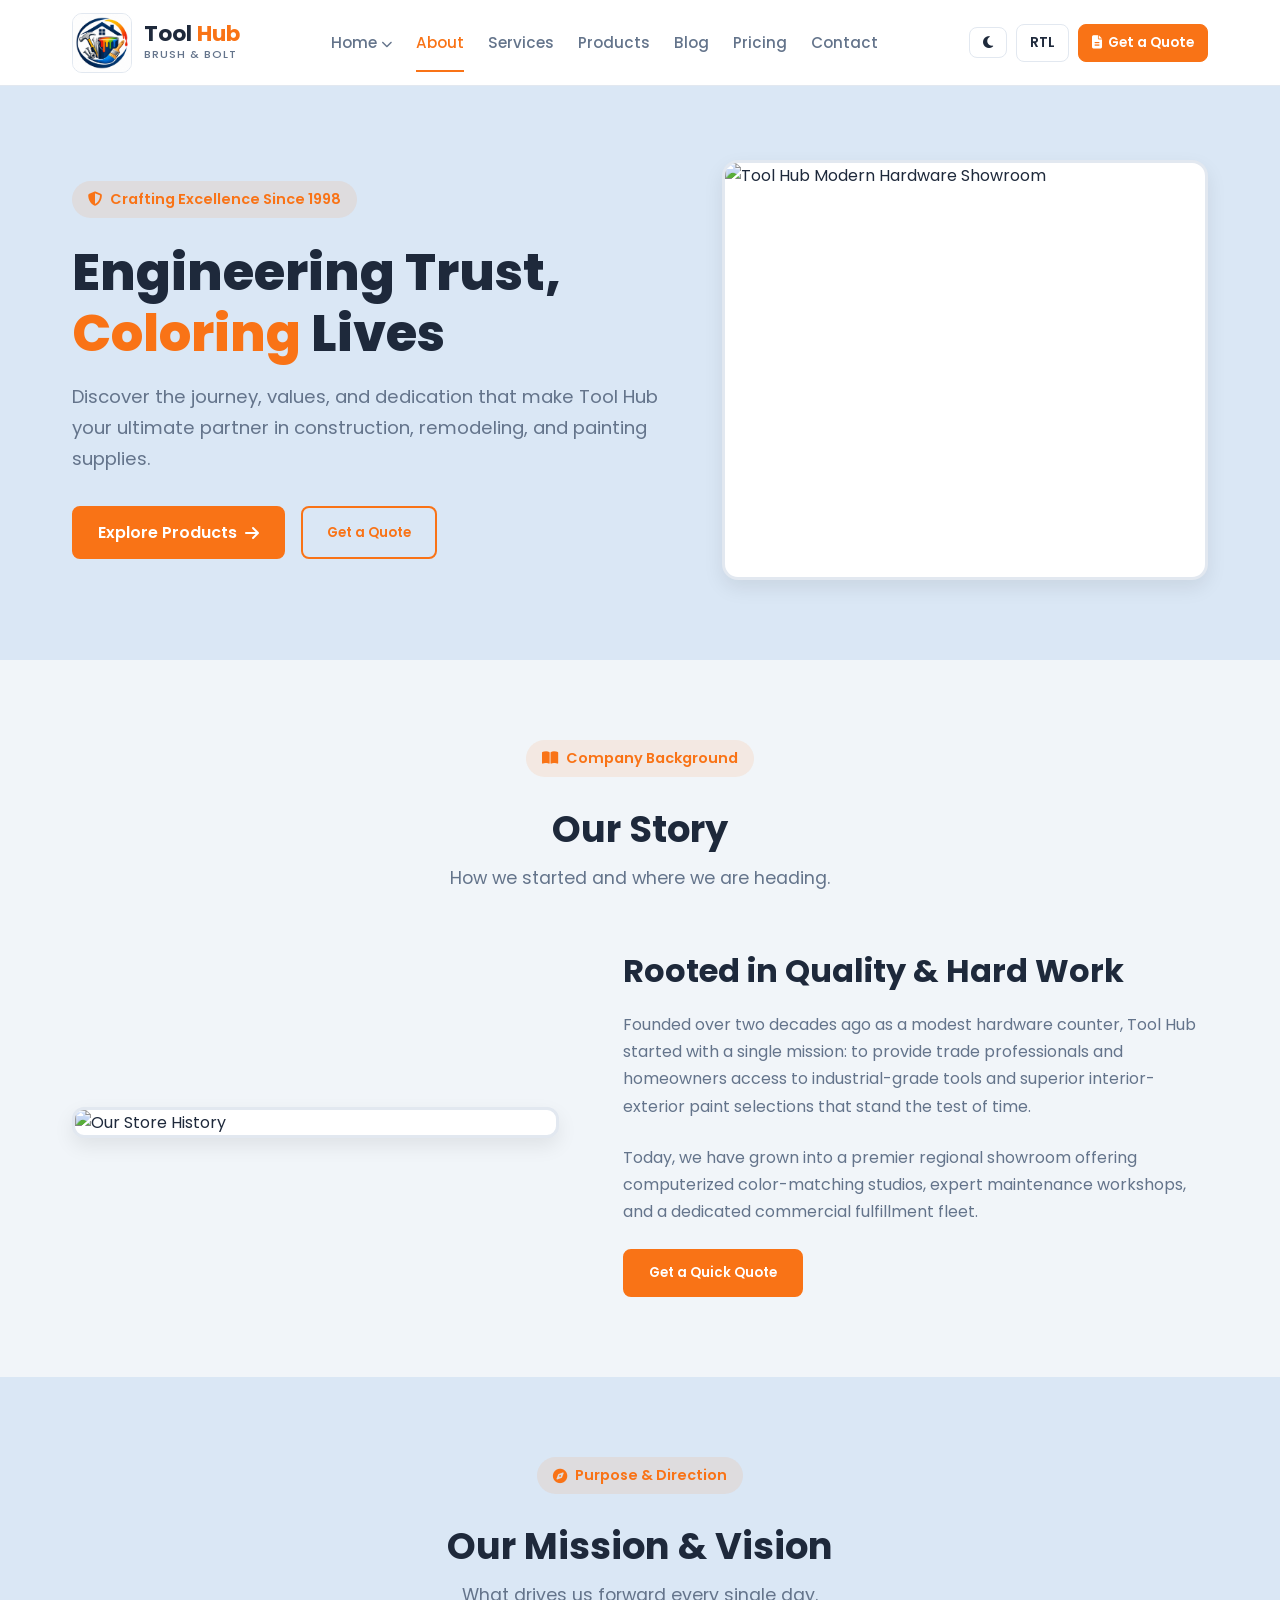
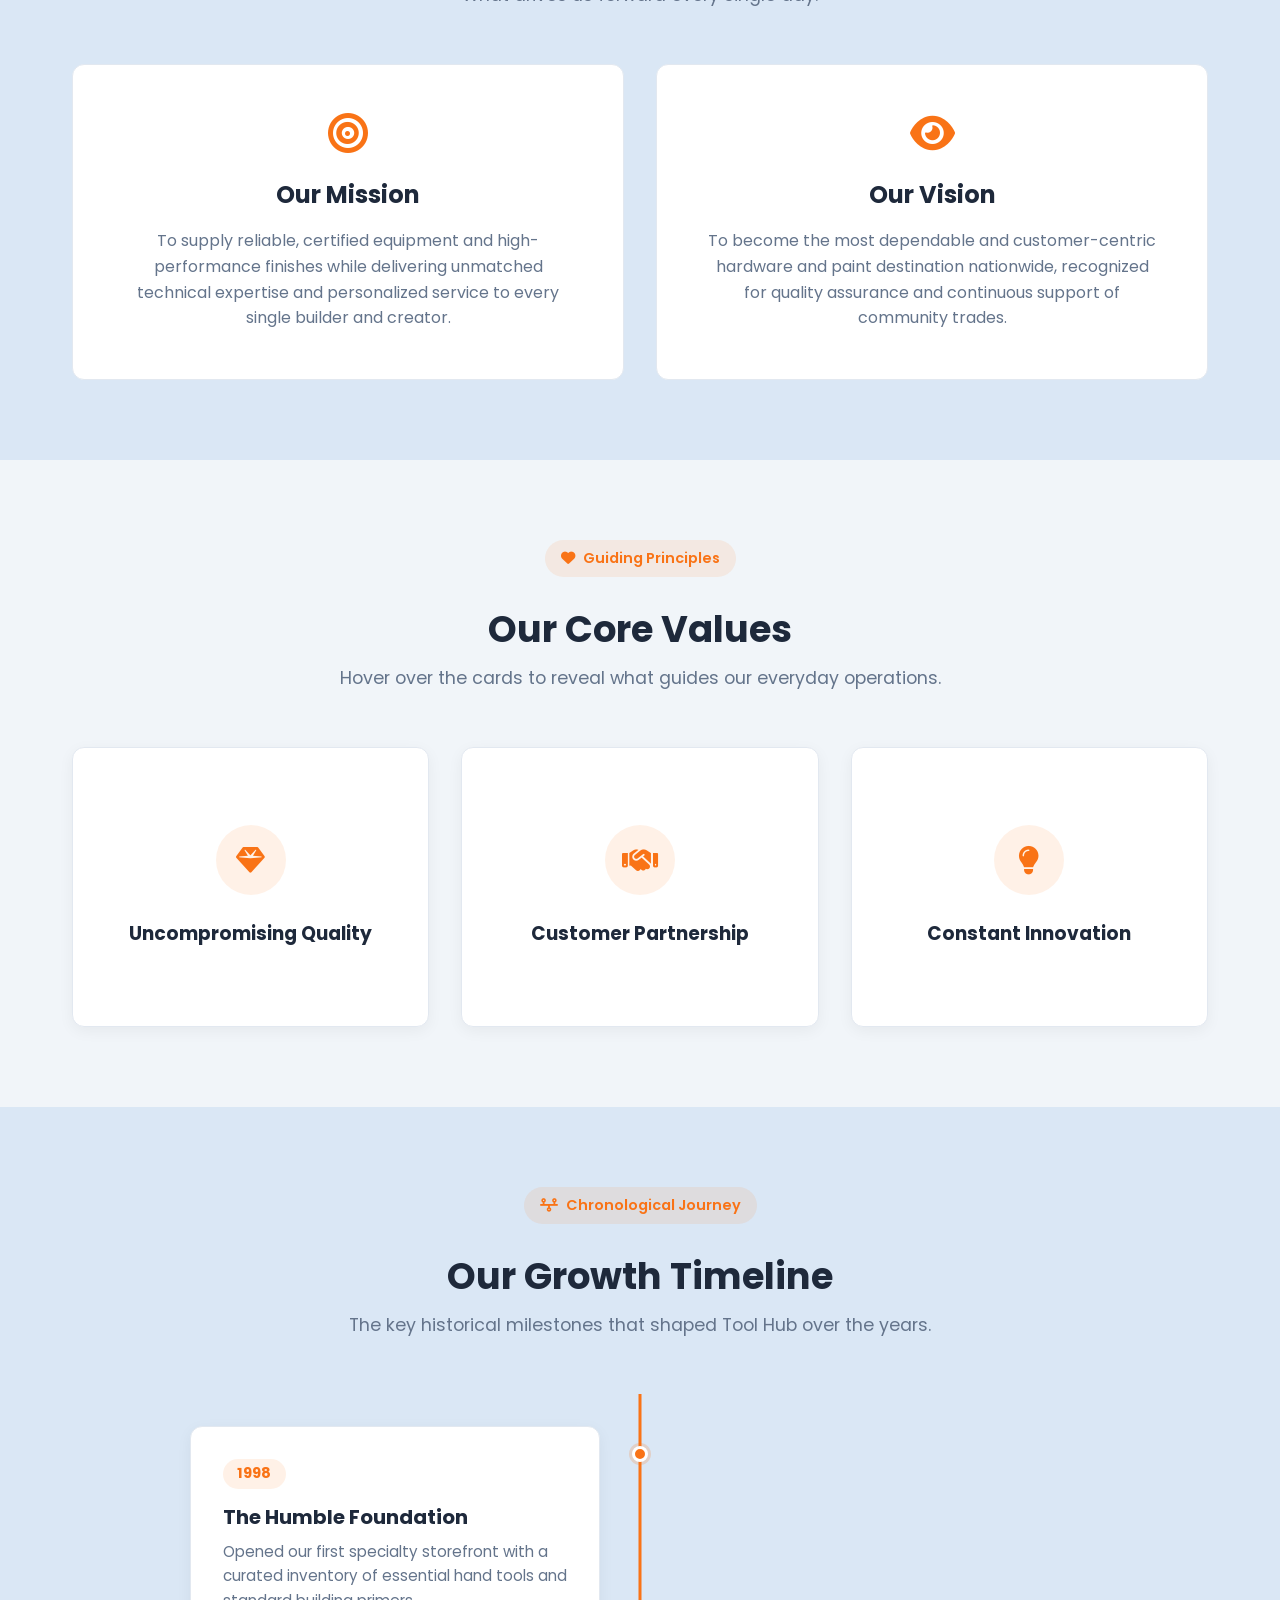
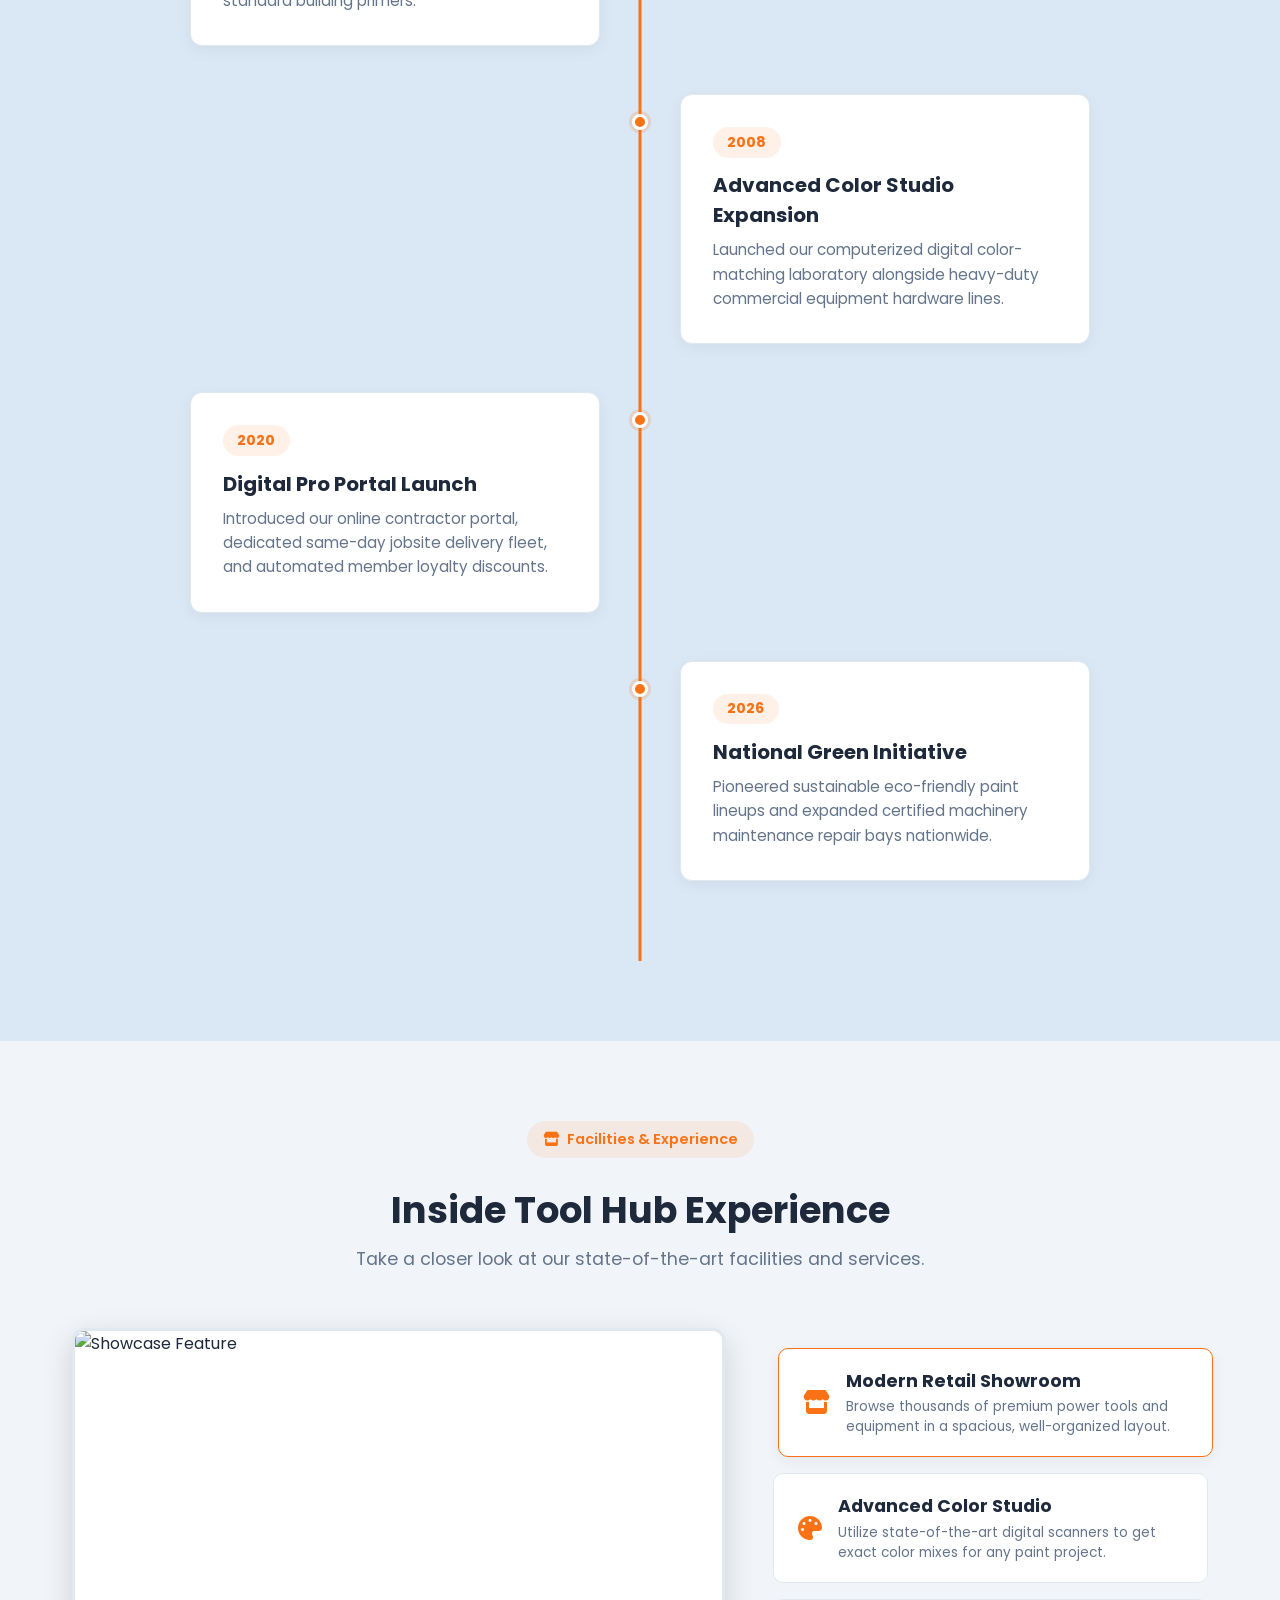
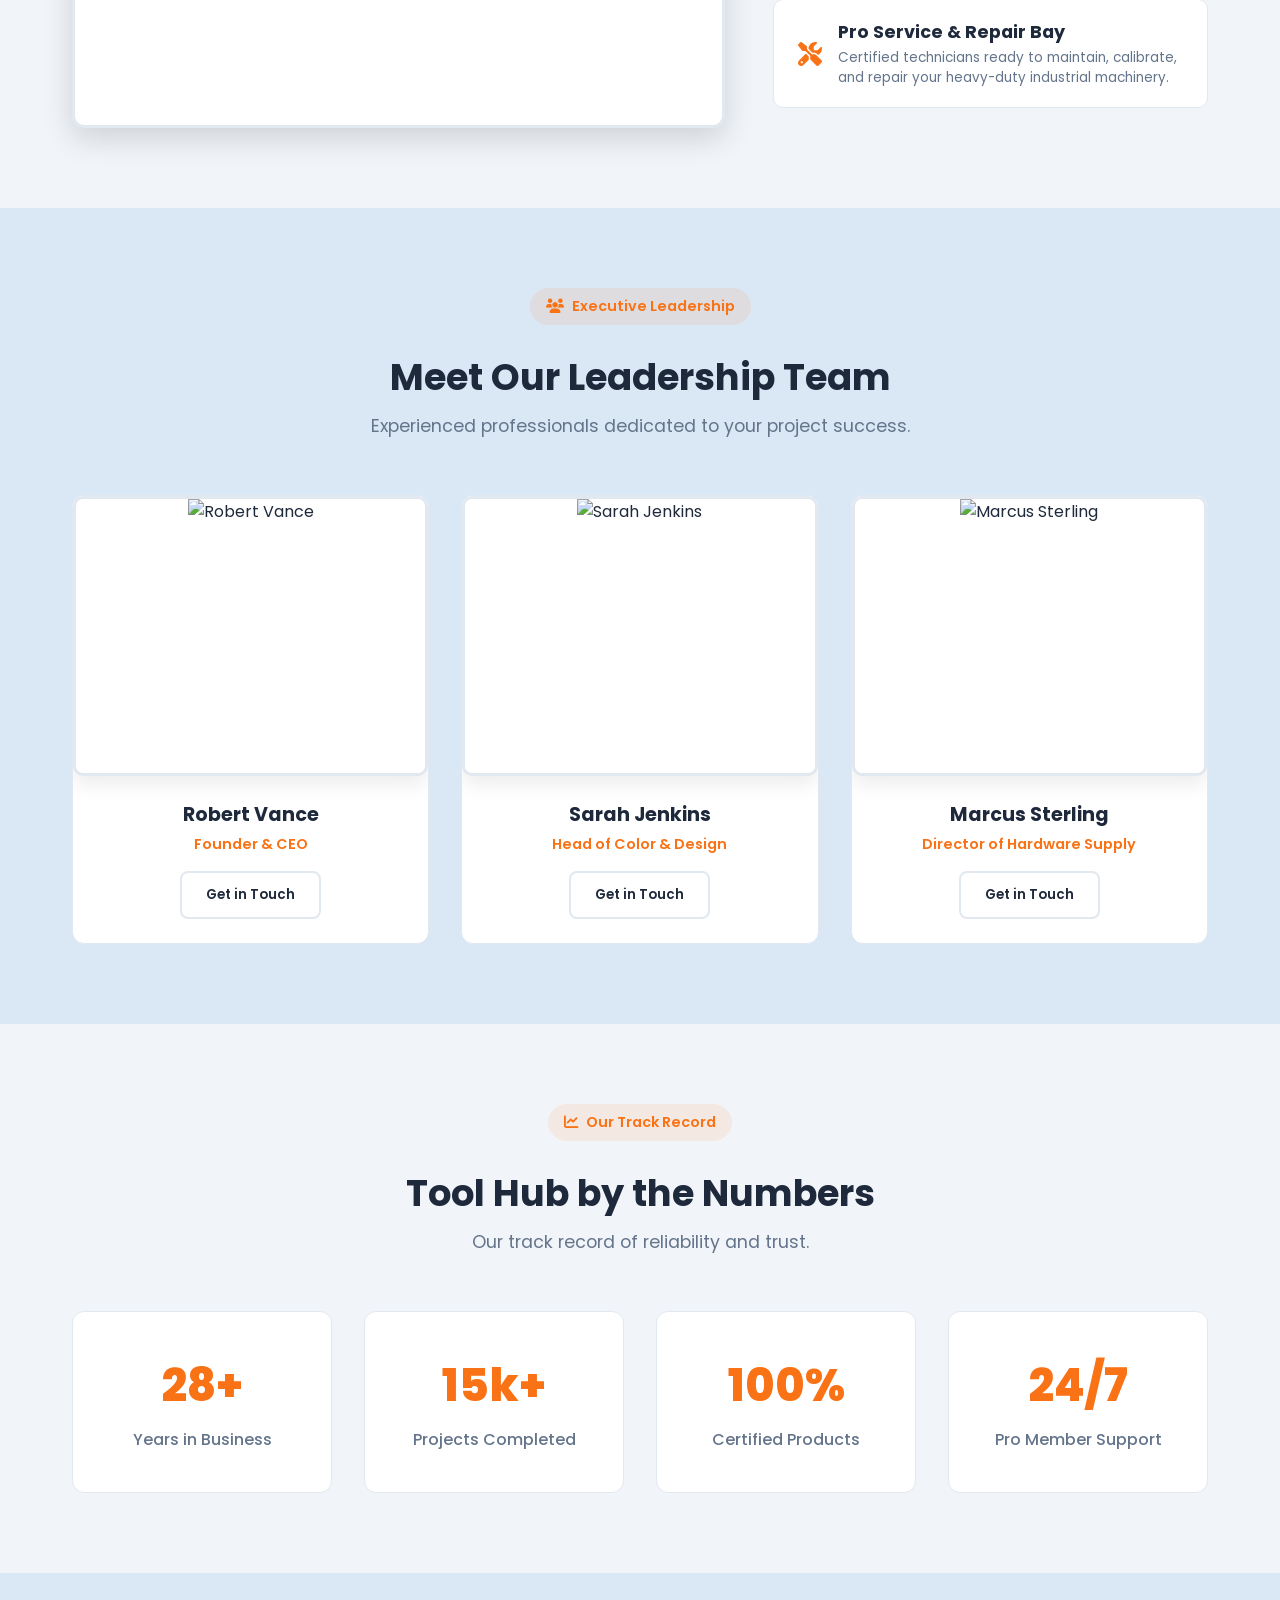
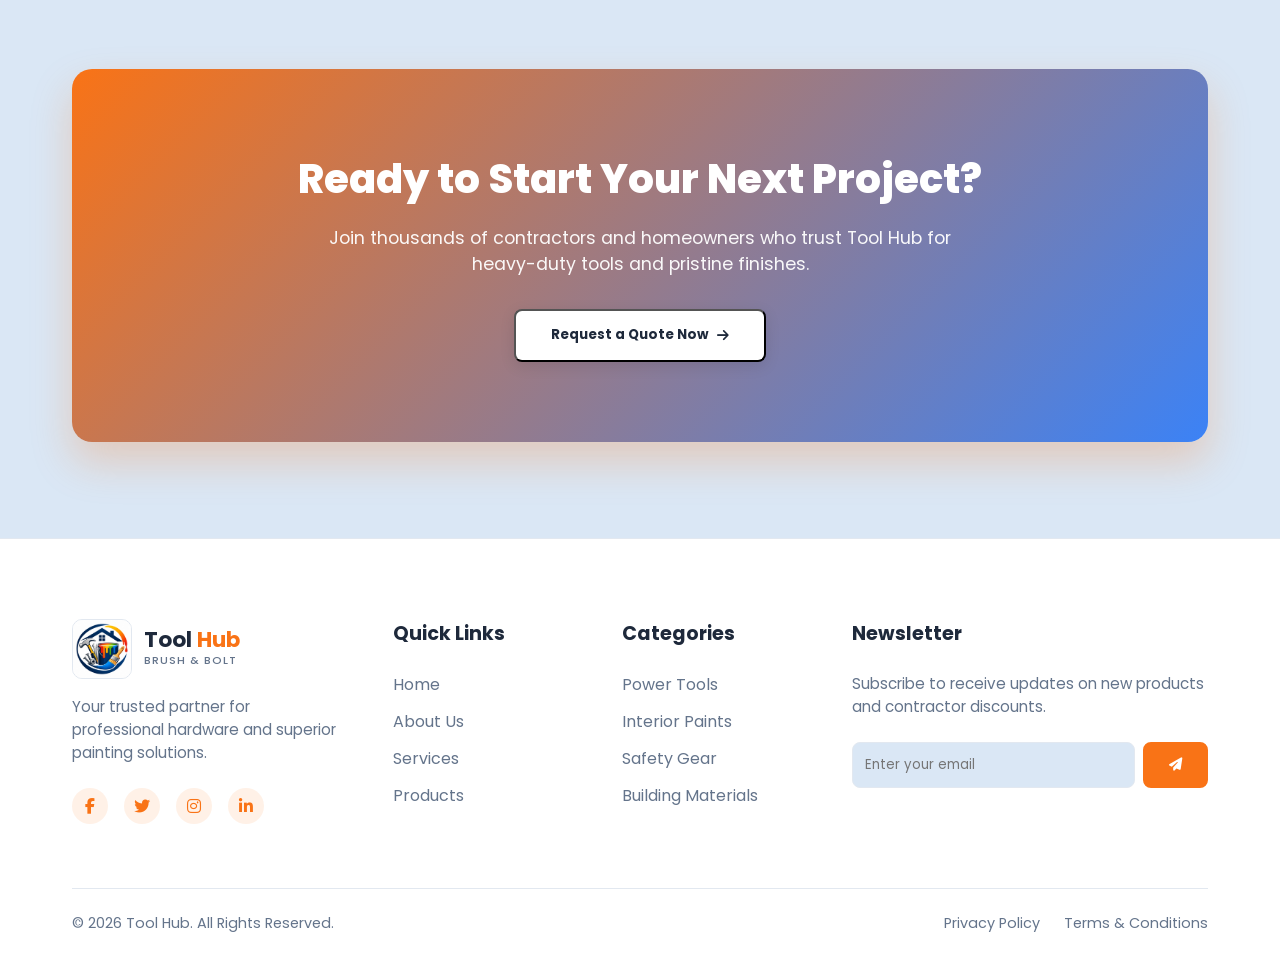
==== about.html @ 79085842 "Add files via upload" ====
<!DOCTYPE html>
<html lang="en" dir="ltr">
<head>
    <meta charset="UTF-8">
    <meta name="viewport" content="width=device-width, initial-scale=1.0">
    <title>About Us - Tool Hub | Hardware & Paint Store</title>

    <link rel="icon" type="image/png" href="/8eee87d8-c4de-4aaa-bc48-69386eb19802.jpg">
    <!-- Google Fonts -->
    <link href="https://fonts.googleapis.com/css2?family=Poppins:wght@300;400;500;600;700;800&display=swap" rel="stylesheet">
    <!-- FontAwesome Icons -->
    <link rel="stylesheet" href="https://cdnjs.cloudflare.com/ajax/libs/font-awesome/6.4.0/css/all.min.css">
    <!-- Custom CSS -->
    <link rel="stylesheet" href="about.css">
</head>
<body>

    <!-- ================= HEADER / NAVBAR ================= -->
    <header class="header" id="header">
        <div class="container nav-container">
            <a href="/about.html" class="logo">
                <div class="logo-icon-wrapper">
                    <img src="/8eee87d8-c4de-4aaa-bc48-69386eb19802.jpg" alt="Tool Hub Logo" class="logo-light">
                    <img src="/9e8f0496-54de-43a0-b288-77802af85bac.jpg" alt="Tool Hub Logo Dark" class="logo-dark">
                </div>
                <div class="logo-content">
                    <span class="logo-title">Tool <span>Hub</span></span>
                    <span class="logo-subtitle">Brush & Bolt</span>
                </div>
            </a>

            <nav class="navbar" id="navbar">
                <ul class="nav-list">
                    <li class="dropdown">
                        <a href="/index.html" class="nav-link">Home <i class="fa-solid fa-chevron-down" style="font-size: 0.7rem;"></i></a>
                        <ul class="dropdown-menu">
                            <li><a href="/index.html">Home-1</a></li>
                            <li><a href="/home2.html">Home-2</a></li>
                        </ul>
                    </li>
                    <li><a href="/about.html" class="nav-link active">About</a></li>
                    <li><a href="/services.html" class="nav-link">Services</a></li>
                    <li><a href="/products.html" class="nav-link">Products</a></li>
                    <li><a href="/blog.html" class="nav-link">Blog</a></li>
                    <li><a href="/pricing.html" class="nav-link">Pricing</a></li>
                    <li><a href="/contact.html" class="nav-link">Contact</a></li>
                </ul>
            </nav>

            <div class="header-actions">
                <button class="action-btn theme-toggle" id="themeToggle" title="Toggle Theme">
                    <i class="fa-solid fa-moon"></i>
                </button>
                <button class="action-btn rtl-toggle" id="rtlToggle" title="Toggle RTL">
                    RTL
                </button>
                <button class="action-btn quote-btn" id="openQuoteModal">
                    <i class="fa-solid fa-file-lines"></i> Get a Quote
                </button>
                <div class="hamburger" id="hamburger">
                    <i class="fa-solid fa-bars"></i>
                </div>
            </div>
        </div>
    </header>

    <!-- ================= GET A QUOTE MODAL POPUP ================= -->
    <div class="quote-modal" id="quoteModal">
        <div class="modal-content clean-card">
            <button class="close-modal" id="closeQuoteModal"><i class="fa-solid fa-xmark"></i></button>
            <div class="modal-header">
                <h3>Request a Custom Quote</h3>
                <p>Fill out the details below and our team will get back to you with competitive pricing.</p>
            </div>
            <form class="modal-form" id="modalQuoteForm">
                <div class="form-group">
                    <input type="text" placeholder="Full Name" required>
                </div>
                <div class="form-group">
                    <input type="email" placeholder="Email Address" required>
                </div>
                <div class="form-group">
                    <input type="tel" placeholder="Phone Number" required>
                </div>
                <div class="form-group">
                    <select required>
                        <option value="" disabled selected>Select Category</option>
                        <option value="power-tools">Power Tools & Equipment</option>
                        <option value="paints">Paints & Color Mixing</option>
                        <option value="building-materials">Building Materials (Bulk)</option>
                        <option value="safety-gear">Safety Gear</option>
                    </select>
                </div>
                <div class="form-group">
                    <textarea rows="4" placeholder="Describe your materials or project specifications..." required></textarea>
                </div>
                <button type="submit" class="btn primary-btn full-width">Submit Quote Request</button>
            </form>
        </div>
    </div>

    <!-- ================= MAIN ABOUT PAGE CONTENT ================= -->
    <main>

        <!-- PAGE HERO WITH RIGHT-SIDE IMAGE -->
        <section class="page-hero">
            <div class="container">
                <div class="hero-grid">
                    <div class="hero-content">
                        <span class="badge"><i class="fa-solid fa-shield-halved"></i> Crafting Excellence Since 1998</span>
                        <h1>Engineering Trust, <span class="highlight">Coloring</span> Lives</h1>
                        <p>Discover the journey, values, and dedication that make Tool Hub your ultimate partner in construction, remodeling, and painting supplies.</p>
                        <div class="hero-actions">
                            <a href="/products.html#catalog" class="btn primary-btn">Explore Products <i class="fa-solid fa-arrow-right"></i></a>
                            <button class="btn secondary-btn hero-quote-btn" id="heroOpenQuote">Get a Quote</button>
                        </div>
                    </div>
                    <div class="hero-image-wrapper">
                        <div class="page-hero-img image-frame">
                            <img src="https://tse1.mm.bing.net/th/id/OIP.kNaFrC_-tUU-prkPNchwjAHaE8?r=0&rs=1&pid=ImgDetMain&o=7&rm=3" alt="Tool Hub Modern Hardware Showroom">
                        </div>
                    </div>
                </div>
            </div>
        </section>

        <!-- SECTION 1: OUR STORY -->
        <section class="section-padding">
            <div class="container">
                <div class="section-header">
                    <span class="badge"><i class="fa-solid fa-book-open"></i> Company Background</span>
                    <h2>Our Story</h2>
                    <p>How we started and where we are heading.</p>
                </div>
                <div class="story-grid">
                    <div class="story-img image-frame">
                        <img src="https://th.bing.com/th/id/OIP.41jxXgqbzWSqTs5dkyc33AHaE-?r=0&o=7rm=3&rs=1&pid=ImgDetMain&o=7&rm=3" alt="Our Store History">
                    </div>
                    <div class="story-content">
                        <h3>Rooted in Quality & Hard Work</h3>
                        <p>Founded over two decades ago as a modest hardware counter, Tool Hub started with a single mission: to provide trade professionals and homeowners access to industrial-grade tools and superior interior-exterior paint selections that stand the test of time.</p>
                        <p>Today, we have grown into a premier regional showroom offering computerized color-matching studios, expert maintenance workshops, and a dedicated commercial fulfillment fleet.</p>
                        <button class="btn primary-btn" onclick="document.getElementById('quoteModal').classList.add('active')">Get a Quick Quote</button>
                    </div>
                </div>
            </div>
        </section>

        <!-- SECTION 2: MISSION & VISION -->
        <section class="section-padding">
            <div class="container">
                <div class="section-header">
                    <span class="badge"><i class="fa-solid fa-compass"></i> Purpose & Direction</span>
                    <h2>Our Mission & Vision</h2>
                    <p>What drives us forward every single day.</p>
                </div>
                <div class="mission-grid">
                    <div class="mission-card clean-card">
                        <i class="fa-solid fa-bullseye"></i>
                        <h3>Our Mission</h3>
                        <p>To supply reliable, certified equipment and high-performance finishes while delivering unmatched technical expertise and personalized service to every single builder and creator.</p>
                    </div>
                    <div class="mission-card clean-card">
                        <i class="fa-solid fa-eye"></i>
                        <h3>Our Vision</h3>
                        <p>To become the most dependable and customer-centric hardware and paint destination nationwide, recognized for quality assurance and continuous support of community trades.</p>
                    </div>
                </div>
            </div>
        </section>

        <!-- SECTION 3: CORE VALUES (FLIP CARDS) -->
        <section class="section-padding">
            <div class="container">
                <div class="section-header">
                    <span class="badge"><i class="fa-solid fa-heart"></i> Guiding Principles</span>
                    <h2>Our Core Values</h2>
                    <p>Hover over the cards to reveal what guides our everyday operations.</p>
                </div>
                <div class="values-grid">
                    
                    <!-- Flip Card 1 -->
                    <div class="flip-card">
                        <div class="flip-card-inner">
                            <div class="flip-card-front clean-card">
                                <div class="value-icon"><i class="fa-solid fa-gem"></i></div>
                                <h3>Uncompromising Quality</h3>
                            </div>
                            <div class="flip-card-back">
                                <h3>Uncompromising Quality</h3>
                                <p>We source exclusively from certified top-tier manufacturers to ensure safety and longevity in every tool and paint tin.</p>
                            </div>
                        </div>
                    </div>

                    <!-- Flip Card 2 -->
                    <div class="flip-card">
                        <div class="flip-card-inner">
                            <div class="flip-card-front clean-card">
                                <div class="value-icon"><i class="fa-solid fa-handshake"></i></div>
                                <h3>Customer Partnership</h3>
                            </div>
                            <div class="flip-card-back">
                                <h3>Customer Partnership</h3>
                                <p>We work hand-in-hand with contractors and DIYers, offering tailored advice to solve complex jobsite challenges.</p>
                            </div>
                        </div>
                    </div>

                    <!-- Flip Card 3 -->
                    <div class="flip-card">
                        <div class="flip-card-inner">
                            <div class="flip-card-front clean-card">
                                <div class="value-icon"><i class="fa-solid fa-lightbulb"></i></div>
                                <h3>Constant Innovation</h3>
                            </div>
                            <div class="flip-card-back">
                                <h3>Constant Innovation</h3>
                                <p>Embracing advanced color-matching tech and eco-friendly paint formulations to lead industry standards.</p>
                            </div>
                        </div>
                    </div>

                </div>
            </div>
        </section>

        <!-- SECTION 4: NEW TIMELINE SECTION (REPLACED MILESTONES) -->
        <section class="section-padding">
            <div class="container">
                <div class="section-header">
                    <span class="badge"><i class="fa-solid fa-timeline"></i> Chronological Journey</span>
                    <h2>Our Growth Timeline</h2>
                    <p>The key historical milestones that shaped Tool Hub over the years.</p>
                </div>
                <div class="timeline-section">
                    
                    <div class="timeline-item">
                        <div class="timeline-dot"></div>
                        <div class="timeline-content">
                            <span class="timeline-year">1998</span>
                            <h4>The Humble Foundation</h4>
                            <p>Opened our first specialty storefront with a curated inventory of essential hand tools and standard building primers.</p>
                        </div>
                    </div>

                    <div class="timeline-item">
                        <div class="timeline-dot"></div>
                        <div class="timeline-content">
                            <span class="timeline-year">2008</span>
                            <h4>Advanced Color Studio Expansion</h4>
                            <p>Launched our computerized digital color-matching laboratory alongside heavy-duty commercial equipment hardware lines.</p>
                        </div>
                    </div>

                    <div class="timeline-item">
                        <div class="timeline-dot"></div>
                        <div class="timeline-content">
                            <span class="timeline-year">2020</span>
                            <h4>Digital Pro Portal Launch</h4>
                            <p>Introduced our online contractor portal, dedicated same-day jobsite delivery fleet, and automated member loyalty discounts.</p>
                        </div>
                    </div>

                    <div class="timeline-item">
                        <div class="timeline-dot"></div>
                        <div class="timeline-content">
                            <span class="timeline-year">2026</span>
                            <h4>National Green Initiative</h4>
                            <p>Pioneered sustainable eco-friendly paint lineups and expanded certified machinery maintenance repair bays nationwide.</p>
                        </div>
                    </div>

                </div>
            </div>
        </section>

        <!-- INTERACTIVE GALLERY SHOWCASE -->
        <section class="section-padding">
            <div class="container">
                <div class="section-header">
                    <span class="badge"><i class="fa-solid fa-store"></i> Facilities & Experience</span>
                    <h2>Inside Tool Hub Experience</h2>
                    <p>Take a closer look at our state-of-the-art facilities and services.</p>
                </div>
                <div class="showcase-grid">
                    <div class="showcase-display image-frame">
                        <img id="showcaseImage" src="https://5.imimg.com/data5/ST/EJ/MY-3388860/final-1.jpg" alt="Showcase Feature">
                    </div>
                    <div class="showcase-options">
                        <div class="showcase-option-card clean-card active" data-img="https://5.imimg.com/data5/ST/EJ/MY-3388860/final-1.jpg">
                            <i class="fa-solid fa-store"></i>
                            <div>
                                <h4>Modern Retail Showroom</h4>
                                <p>Browse thousands of premium power tools and equipment in a spacious, well-organized layout.</p>
                            </div>
                        </div>
                        <div class="showcase-option-card clean-card" data-img="https://thepaintshop.ca/wp-content/uploads/2022/03/DSC1904-1024x683.jpg">
                            <i class="fa-solid fa-palette"></i>
                            <div>
                                <h4>Advanced Color Studio</h4>
                                <p>Utilize state-of-the-art digital scanners to get exact color mixes for any paint project.</p>
                            </div>
                        </div>
                        <div class="showcase-option-card clean-card" data-img="https://www.avl.com/sites/default/files/2023-01/us_its_customer_service_repair_center1_10.jpg">
                            <i class="fa-solid fa-screwdriver-wrench"></i>
                            <div>
                                <h4>Pro Service & Repair Bay</h4>
                                <p>Certified technicians ready to maintain, calibrate, and repair your heavy-duty industrial machinery.</p>
                            </div>
                        </div>
                    </div>
                </div>
            </div>
        </section>

        <!-- SECTION 5: MEET OUR LEADERSHIP -->
        <section class="section-padding">
            <div class="container">
                <div class="section-header">
                    <span class="badge"><i class="fa-solid fa-users"></i> Executive Leadership</span>
                    <h2>Meet Our Leadership Team</h2>
                    <p>Experienced professionals dedicated to your project success.</p>
                </div>
                <div class="team-grid">
                    <div class="team-card clean-card">
                        <div class="team-img image-frame">
                            <img src="https://th.bing.com/th/id/OIP.Wlhn8j0xdlrojchE7vN-RQHaE6?r=0&o=7rm=3&rs=1&pid=ImgDetMain&o=7&rm=3" alt="Robert Vance">
                        </div>
                        <h4>Robert Vance</h4>
                        <p>Founder & CEO</p>
                        <button class="btn secondary-btn small-btn" onclick="document.getElementById('quoteModal').classList.add('active')">Get in Touch</button>
                    </div>
                    <div class="team-card clean-card">
                        <div class="team-img image-frame">
                            <img src="https://sgfcitizen.org/wp-content/uploads/2025/05/SarahJenkinsHighTide.jpg" alt="Sarah Jenkins">
                        </div>
                        <h4>Sarah Jenkins</h4>
                        <p>Head of Color & Design</p>
                        <button class="btn secondary-btn small-btn" onclick="document.getElementById('quoteModal').classList.add('active')">Get in Touch</button>
                    </div>
                    <div class="team-card clean-card">
                        <div class="team-img image-frame">
                            <img src="https://bgcncil.org/wp-content/uploads/2024/01/Cedric-Headshot-768x768.jpeg" alt="Marcus Sterling">
                        </div>
                        <h4>Marcus Sterling</h4>
                        <p>Director of Hardware Supply</p>
                        <button class="btn secondary-btn small-btn" onclick="document.getElementById('quoteModal').classList.add('active')">Get in Touch</button>
                    </div>
                </div>
            </div>
        </section>

        <!-- SECTION 6: IMPACT STATISTICS -->
        <section class="section-padding">
            <div class="container">
                <div class="section-header">
                    <span class="badge"><i class="fa-solid fa-chart-line"></i> Our Track Record</span>
                    <h2>Tool Hub by the Numbers</h2>
                    <p>Our track record of reliability and trust.</p>
                </div>
                <div class="stats-grid">
                    <div class="stat-card clean-card">
                        <h3>28+</h3>
                        <p>Years in Business</p>
                    </div>
                    <div class="stat-card clean-card">
                        <h3>15k+</h3>
                        <p>Projects Completed</p>
                    </div>
                    <div class="stat-card clean-card">
                        <h3>100%</h3>
                        <p>Certified Products</p>
                    </div>
                    <div class="stat-card clean-card">
                        <h3>24/7</h3>
                        <p>Pro Member Support</p>
                    </div>
                </div>
            </div>
        </section>

        <!-- SECTION 7: ORIGINAL SEPARATED CTA -->
        <section class="cta-outer-section">
            <div class="container">
                <div class="cta-section">
                    <h2>Ready to Start Your Next Project?</h2>
                    <p>Join thousands of contractors and homeowners who trust Tool Hub for heavy-duty tools and pristine finishes.</p>
                    <button class="cta-btn" onclick="document.getElementById('quoteModal').classList.add('active')">Request a Quote Now <i class="fa-solid fa-arrow-right"></i></button>
                </div>
            </div>
        </section>

    </main>

    <!-- ================= FOOTER ================= -->
    <footer class="footer">
        <div class="container footer-container">
            <div class="footer-col">
                <a href="/about.html" class="logo">
                    <div class="logo-icon-wrapper">
                        <img src="/8eee87d8-c4de-4aaa-bc48-69386eb19802.jpg" alt="Tool Hub Logo" class="logo-light">
                        <img src="/9e8f0496-54de-43a0-b288-77802af85bac.jpg" alt="Tool Hub Logo Dark" class="logo-dark">
                    </div>
                    <div class="logo-content">
                        <span class="logo-title">Tool <span>Hub</span></span>
                        <span class="logo-subtitle">Brush & Bolt</span>
                    </div>
                </a>
                <p>Your trusted partner for professional hardware and superior painting solutions.</p>
                <div class="social-icons">
                    <a href="#"><i class="fa-brands fa-facebook-f"></i></a>
                    <a href="#"><i class="fa-brands fa-twitter"></i></a>
                    <a href="#"><i class="fa-brands fa-instagram"></i></a>
                    <a href="#"><i class="fa-brands fa-linkedin-in"></i></a>
                </div>
            </div>
            <div class="footer-col">
                <h3>Quick Links</h3>
                <ul>
                    <li><a href="index.html">Home</a></li>
                    <li><a href="about.html">About Us</a></li>
                    <li><a href="index.html#services">Services</a></li>
                    <li><a href="index.html#products">Products</a></li>
                </ul>
            </div>
            <div class="footer-col">
                <h3>Categories</h3>
                <ul>
                    <li><a href="index.html#products">Power Tools</a></li>
                    <li><a href="index.html#products">Interior Paints</a></li>
                    <li><a href="index.html#products">Safety Gear</a></li>
                    <li><a href="index.html#products">Building Materials</a></li>
                </ul>
            </div>
            <div class="footer-col">
                <h3>Newsletter</h3>
                <p>Subscribe to receive updates on new products and contractor discounts.</p>
                <form class="newsletter-form">
                    <input type="email" placeholder="Enter your email" required>
                    <button type="submit" class="btn primary-btn"><i class="fa-solid fa-paper-plane"></i></button>
                </form>
            </div>
        </div>
        <div class="container">
            <div class="footer-bottom">
                <p>&copy; 2026 Tool Hub. All Rights Reserved.</p>
                <div class="footer-bottom-links">
                    <a href="#privacy">Privacy Policy</a>
                    <a href="#terms">Terms & Conditions</a>
                </div>
            </div>
        </div>
    </footer>

    <!-- Custom JS -->
    <script src="about.js"></script>
</body>
</html>
---- about.css ----
:root {
            --bg-color: #dae7f5;
            --bg-secondary: #f1f5f9;
            --card-bg: #ffffff;
            --text-color: #1e293b;
            --text-muted: #64748b;
            --primary-color: #f97316; /* Hardware Orange */
            --primary-hover: #ea580c;
            --secondary-color: #3b82f6; /* Secondary Blue */
            --secondary-hover: #2563eb;
            --accent-color: #3b82f6;
            --border-color: #e2e8f0;
            --header-bg: #ffffff;
            --transition: all 0.3s ease;
        }

        [data-theme="dark"] {
            --bg-color: #0f172a;
            --bg-secondary: #1e293b;
            --card-bg: #111827;
            --text-color: #f8fafc;
            --text-muted: #94a3b8;
            --secondary-color: #60a5fa;
            --secondary-hover: #93c5fd;
            --border-color: #334155;
            --header-bg: rgba(15, 23, 42, 0.9);
        }

        /* ================= RESET & BASE STYLES ================= */
        * {
            margin: 0;
            padding: 0;
            box-sizing: border-box;
            font-family: 'Poppins', sans-serif;
        }

        html {
            scroll-behavior: smooth;
        }

        body {
            background-color: var(--bg-color);
            color: var(--text-color);
            transition: var(--transition);
            overflow-x: hidden;
        }

        .container {
            max-width: 1200px;
            margin: 0 auto;
            padding: 0 2rem;
        }

        ul {
            list-style: none;
        }

        a {
            text-decoration: none;
            color: inherit;
        }

        /* ================= ALTERNATING SECTION BACKGROUNDS ================= */
        section:nth-child(odd) {
            background-color: var(--bg-color);
        }

        section:nth-child(even) {
            background-color: var(--bg-secondary);
        }

        /* ================= CLEAN IMAGE BORDER STYLING ================= */
        .image-frame {
            border: 3px solid var(--border-color);
            border-radius: 12px;
            background: var(--card-bg);
            overflow: hidden;
            box-shadow: 0 8px 20px rgba(0, 0, 0, 0.08);
            transition: var(--transition);
        }

        .image-frame:hover {
            border-color: var(--primary-color);
            box-shadow: 0 12px 30px rgba(249, 115, 22, 0.15);
        }

        /* ================= STANDARD CARDS ================= */
        .clean-card {
            border: 1px solid var(--border-color);
            border-radius: 12px;
            background: var(--card-bg);
            transition: var(--transition);
        }

        .clean-card:hover {
            border-color: var(--primary-color);
            transform: translateY(-3px);
            box-shadow: 0 10px 25px rgba(0,0,0,0.08);
        }

        /* ================= HEADER & NAV ================= */
        .header {
            position: fixed;
            top: 0;
            left: 0;
            width: 100%;
            background-color: var(--header-bg);
            backdrop-filter: blur(10px);
            z-index: 1000;
            border-bottom: 1px solid var(--border-color);
            transition: var(--transition);
        }

        .nav-container {
            display: flex;
            align-items: center;
            justify-content: space-between;
            height: 85px;
            gap: 1.5rem;
        }

        .logo {
            display: flex;
            align-items: center;
            gap: 12px;
        }

        .logo-icon-wrapper {
            width: 60px;
            height: 60px;
            background: var(--card-bg);
            border: 1px solid var(--border-color);
            display: flex;
            align-items: center;
            justify-content: center;
            border-radius: 10px;
            overflow: hidden;
        }

        .logo-icon-wrapper img {
            width: 100%;
            height: 100%;
            object-fit: cover;
        }

        .logo-dark { display: none; }
        .logo-light { display: block; }
        
        [data-theme="dark"] .logo-dark { display: block; }
        [data-theme="dark"] .logo-light { display: none; }

        .logo-content {
            display: flex;
            flex-direction: column;
        }

        .logo-title {
            font-weight: 700;
            font-size: 1.35rem;
            line-height: 1.1;
        }

        .logo-title span {
            color: var(--primary-color);
        }

        .logo-subtitle {
            font-size: 0.7rem;
            font-weight: 500;
            color: var(--text-muted);
            letter-spacing: 1px;
            text-transform: uppercase;
        }

        .nav-list {
            display: flex;
            gap: 1.5rem;
            align-items: center;
        }

        .nav-link {
            font-weight: 500;
            color: var(--text-muted);
            transition: var(--transition);
            position: relative;
            padding: 1.5rem 0;
            font-size: 15.2px;
        }

        .nav-link:hover, .nav-link.active {
            color: var(--primary-color);
        }

        .nav-link::after {
            content: '';
            position: absolute;
            bottom: 5px;
            left: 0;
            width: 0;
            height: 2px;
            background: var(--primary-color);
            transition: width 0.3s ease;
        }

        .nav-link:hover::after, .nav-link.active::after {
            width: 100%;
        }

        /* ================= DROPDOWN MENU STYLES ================= */
        .dropdown {
            position: relative;
        }

        .dropdown-menu {
            position: absolute;
            top: 100%;
            left: 0;
            background: var(--card-bg);
            border: 1px solid var(--border-color);
            box-shadow: 0 10px 25px rgba(0,0,0,0.1);
            border-radius: 8px;
            width: 200px;
            display: flex;
            flex-direction: column;
            opacity: 0;
            visibility: hidden;
            transform: translateY(10px);
            transition: var(--transition);
            z-index: 100;
        }

        .dropdown:hover .dropdown-menu {
            opacity: 1;
            visibility: visible;
            transform: translateY(0);
        }

        .dropdown-menu li a {
            padding: 0.75rem 1.2rem;
            color: var(--text-color);
            font-size: 0.9rem;
            display: block;
            transition: var(--transition);
        }

        .dropdown-menu li a:hover {
            background: var(--bg-secondary);
            color: var(--primary-color);
            padding-left: 1.5rem;
        }

        .header-actions {
            display: flex;
            align-items: center;
            gap: 0.6rem;
            flex-shrink: 0;
        }

        .action-btn {
            background: var(--card-bg);
            border: 1px solid var(--border-color);
            color: var(--text-color);
            padding: 0.5rem 0.8rem;
            border-radius: 8px;
            cursor: pointer;
            font-weight: 600;
            font-size: 0.85rem;
            transition: var(--transition);
            display: flex;
            align-items: center;
            gap: 6px;
            white-space: nowrap;
        }

        .action-btn:hover {
            border-color: var(--secondary-color);
            color: var(--secondary-color);
        }

        .theme-toggle, .rtl-toggle {
            background-color: var(--card-bg);
            color: var(--text-color);
            border-color: var(--border-color);
        }

        .theme-toggle:hover, .rtl-toggle:hover {
            border-color: var(--primary-color);
            color: var(--primary-color);
        }

        .quote-btn {
            background-color: var(--primary-color);
            color: #fff;
            border: 1.7px solid var(--primary-color);
        }

        .quote-btn:hover {
            background-color: var(--primary-hover);
            border-color: var(--primary-hover);
            opacity: 0.95;
            color: #fff;
        }

        .hamburger {
            display: none;
            font-size: 1.4rem;
            cursor: pointer;
            padding: 4px;
        }

        /* ================= BUTTONS ================= */
        .btn {
            display: inline-flex;
            align-items: center;
            justify-content: center;
            gap: 8px;
            padding: 0.75rem 1.5rem;
            border-radius: 8px;
            font-weight: 600;
            cursor: pointer;
            transition: var(--transition);
            border: none;
        }

        .primary-btn {
            background-color: var(--primary-color);
            color: #fff;
            border: 2px solid var(--primary-color);
        }

        .primary-btn:hover {
            background-color: var(--primary-hover);
            border-color: var(--primary-hover);
            transform: translateY(-2px);
        }

        .secondary-btn {
            background-color: transparent;
            border: 2px solid var(--border-color);
            color: var(--text-color);
        }

        .secondary-btn:hover {
            border-color: var(--primary-color);
            color: var(--primary-color);
        }

        .hero-quote-btn {
            border: 2px solid var(--primary-color) !important;
            color: var(--primary-color);
        }
        .hero-quote-btn:hover {
            background-color: var(--primary-color);
            color: #fff;
        }

        .full-width {
            width: 100%;
        }

        /* ================= GET A QUOTE MODAL POPUP ================= */
        .quote-modal {
            position: fixed;
            inset: 0;
            background: rgba(15, 23, 42, 0.75);
            backdrop-filter: blur(5px);
            display: flex;
            align-items: center;
            justify-content: center;
            z-index: 2000;
            opacity: 0;
            visibility: hidden;
            transition: var(--transition);
        }

        .quote-modal.active {
            opacity: 1;
            visibility: visible;
        }

        .modal-content {
            background: var(--card-bg);
            border: 1px solid var(--border-color);
            width: 100%;
            max-width: 550px;
            padding: 2.5rem;
            border-radius: 16px;
            position: relative;
            box-shadow: 0 20px 40px rgba(0,0,0,0.3);
            transform: translateY(-20px);
            transition: var(--transition);
        }

        .quote-modal.active .modal-content {
            transform: translateY(0);
        }

        .close-modal {
            position: absolute;
            top: 1.2rem;
            right: 1.2rem;
            background: var(--bg-secondary);
            border: none;
            width: 35px;
            height: 35px;
            border-radius: 50%;
            display: flex;
            align-items: center;
            justify-content: center;
            font-size: 1.1rem;
            cursor: pointer;
            color: var(--text-color);
            transition: var(--transition);
        }

        .close-modal:hover {
            background: var(--primary-color);
            color: #fff;
        }

        .modal-header {
            margin-bottom: 1.5rem;
        }

        .modal-header h3 {
            font-size: 1.6rem;
            margin-bottom: 0.3rem;
        }

        .modal-header p {
            color: var(--text-muted);
            font-size: 0.95rem;
        }

        .modal-form {
            display: flex;
            flex-direction: column;
            gap: 1.2rem;
        }

        .modal-form input, 
        .modal-form select, 
        .modal-form textarea {
            width: 100%;
            padding: 0.9rem 1rem;
            background: var(--bg-color);
            border: 1px solid var(--border-color);
            border-radius: 8px;
            color: var(--text-color);
            outline: none;
            font-family: inherit;
            transition: var(--transition);
        }

        .modal-form input:focus, 
        .modal-form select:focus, 
        .modal-form textarea:focus {
            border-color: var(--primary-color);
        }

        /* ================= PAGE HERO WITH RIGHT-SIDE IMAGE ================= */
        .page-hero {
            padding: 10rem 0 5rem;
        }

        .hero-grid {
            display: grid;
            grid-template-columns: 1.1fr 0.9fr;
            gap: 3.5rem;
            align-items: center;
        }

        .badge {
            display: inline-flex;
            align-items: center;
            gap: 8px;
            background: rgba(249, 115, 22, 0.1);
            color: var(--primary-color);
            padding: 0.5rem 1rem;
            border-radius: 50px;
            font-weight: 600;
            font-size: 0.9rem;
            margin-bottom: 1.5rem;
        }
        
        .page-hero h1 {
            font-size: 3.2rem;
            font-weight: 800;
            margin-bottom: 1rem;
            line-height: 1.2;
        }

        .page-hero h1 span {
            color: var(--primary-color);
        }

        .page-hero p {
            color: var(--text-muted);
            font-size: 1.15rem;
            margin-bottom: 2rem;
            line-height: 1.7;
        }

        .hero-actions {
            display: flex;
            gap: 1rem;
        }

        .page-hero-img {
            width: 100%;
            height: 420px;
            border-radius: 16px;
            overflow: hidden;
        }

        .page-hero-img img {
            width: 100%;
            height: 100%;
            object-fit: cover;
            transition: transform 0.5s ease;
        }

        .page-hero-img:hover img {
            transform: scale(1.03);
        }

        .section-padding {
            padding: 5rem 0;
        }

        .section-header {
            text-align: center;
            margin-bottom: 3.5rem;
        }

        .section-header h2 {
            font-size: 2.3rem;
            font-weight: 700;
            margin-bottom: 0.5rem;
        }

        .section-header p {
            color: var(--text-muted);
            font-size: 1.1rem;
        }

        /* ================= SECTIONS STYLING ================= */
        .story-grid {
            display: grid;
            grid-template-columns: 1fr 1.2fr;
            gap: 4rem;
            align-items: center;
        }
        .story-img {
            border-radius: 12px;
            overflow: hidden;
        }
        .story-img img {
            width: 100%;
            height: 400px;
            object-fit: cover;
            transition: var(--transition);
        }
        .story-img:hover img {
            transform: scale(1.05);
        }
        .story-content h3 {
            font-size: 2rem;
            margin-bottom: 1rem;
        }
        .story-content p {
            color: var(--text-muted);
            margin-bottom: 1.5rem;
            line-height: 1.7;
        }

        .mission-grid {
            display: grid;
            grid-template-columns: repeat(2, 1fr);
            gap: 2rem;
        }
        .mission-card {
            padding: 3rem;
            text-align: center;
        }
        .mission-card i {
            font-size: 2.5rem;
            color: var(--primary-color);
            margin-bottom: 1.5rem;
        }
        .mission-card h3 {
            font-size: 1.5rem;
            margin-bottom: 1rem;
        }
        .mission-card p {
            color: var(--text-muted);
            line-height: 1.6;
        }

        .values-grid {
            display: grid;
            grid-template-columns: repeat(3, 1fr);
            gap: 2rem;
        }
        
        .flip-card {
            background-color: transparent;
            height: 280px;
            perspective: 1000px;
        }

        .flip-card-inner {
            position: relative;
            width: 100%;
            height: 100%;
            text-align: center;
            transition: transform 0.6s;
            transform-style: preserve-3d;
            border-radius: 12px;
        }

        .flip-card:hover .flip-card-inner {
            transform: rotateY(180deg);
        }

        .flip-card-front, .flip-card-back {
            position: absolute;
            width: 100%;
            height: 100%;
            backface-visibility: hidden;
            border-radius: 12px;
            border: 1px solid var(--border-color);
            background: var(--card-bg);
            display: flex;
            flex-direction: column;
            align-items: center;
            justify-content: center;
            padding: 2rem;
            box-shadow: 0 4px 15px rgba(0,0,0,0.05);
        }

        .flip-card-back {
            background: var(--card-bg);
            color: var(--text-color);
            transform: rotateY(180deg);
            border-color: var(--primary-color);
        }

        .value-icon {
            width: 70px;
            height: 70px;
            background: rgba(249, 115, 22, 0.1);
            color: var(--primary-color);
            display: flex;
            align-items: center;
            justify-content: center;
            border-radius: 50%;
            font-size: 1.8rem;
            margin-bottom: 1.5rem;
        }

        /* ================= NEW INTERACTIVE TIMELINE SECTION ================= */
        .timeline-section {
            position: relative;
            max-width: 900px;
            margin: 0 auto;
            padding: 2rem 0;
        }

        .timeline-section::before {
            content: '';
            position: absolute;
            top: 0;
            bottom: 0;
            left: 50%;
            width: 3px;
            background: var(--primary-color);
            transform: translateX(-50%);
        }

        .timeline-item {
            position: relative;
            margin-bottom: 3rem;
            width: 50%;
            padding-right: 2.5rem;
        }

        .timeline-item:nth-child(even) {
            margin-left: 50%;
            padding-right: 0;
            padding-left: 2.5rem;
        }

        .timeline-dot {
            position: absolute;
            top: 20px;
            right: -8px;
            width: 16px;
            height: 16px;
            background: var(--primary-color);
            border: 3px solid var(--card-bg);
            border-radius: 50%;
            box-shadow: 0 0 0 3px rgba(249, 115, 22, 0.2);
            z-index: 10;
        }

        .timeline-item:nth-child(even) .timeline-dot {
            right: auto;
            left: -8px;
        }

        .timeline-content {
            padding: 2rem;
            background: var(--card-bg);
            border: 1px solid var(--border-color);
            border-radius: 12px;
            box-shadow: 0 4px 15px rgba(0,0,0,0.05);
            transition: var(--transition);
        }

        .timeline-content:hover {
            border-color: var(--primary-color);
            transform: translateY(-3px);
            box-shadow: 0 10px 25px rgba(0,0,0,0.08);
        }

        .timeline-year {
            display: inline-block;
            background: rgba(249, 115, 22, 0.1);
            color: var(--primary-color);
            font-weight: 700;
            padding: 0.3rem 0.9rem;
            border-radius: 20px;
            font-size: 0.9rem;
            margin-bottom: 0.8rem;
        }

        .timeline-content h4 {
            font-size: 1.25rem;
            margin-bottom: 0.5rem;
        }

        .timeline-content p {
            color: var(--text-muted);
            font-size: 0.95rem;
            line-height: 1.6;
        }

        .showcase-grid {
            display: grid;
            grid-template-columns: 1.2fr 0.8fr;
            gap: 3rem;
            align-items: center;
        }
        .showcase-display {
            height: 400px;
            border-radius: 12px;
            overflow: hidden;
            box-shadow: 0 10px 30px rgba(0,0,0,0.15);
        }
        .showcase-display img {
            width: 100%;
            height: 100%;
            object-fit: cover;
            transition: var(--transition);
        }
        .showcase-options {
            display: flex;
            flex-direction: column;
            gap: 1rem;
        }
        .showcase-option-card {
            padding: 1.2rem 1.5rem;
            cursor: pointer;
            border-radius: 10px;
            background: var(--card-bg);
            border: 1px solid var(--border-color);
            transition: var(--transition);
            display: flex;
            align-items: center;
            gap: 1rem;
        }
        .showcase-option-card i {
            font-size: 1.5rem;
            color: var(--primary-color);
        }
        .showcase-option-card h4 {
            font-size: 1.1rem;
            margin-bottom: 0.2rem;
        }
        .showcase-option-card p {
            font-size: 0.85rem;
            color: var(--text-muted);
        }
        .showcase-option-card.active, .showcase-option-card:hover {
            border-color: var(--primary-color);
            transform: translateX(5px);
            box-shadow: 0 4px 15px rgba(0,0,0,0.06);
        }

        .team-grid {
            display: grid;
            grid-template-columns: repeat(3, 1fr);
            gap: 2rem;
        }
        .team-card {
            overflow: hidden;
            text-align: center;
            padding-bottom: 1.5rem;
        }
        .team-img {
            height: 280px;
            overflow: hidden;
            margin-bottom: 1.5rem;
            border-radius: 10px;
            transition: var(--transition);
        }
        .team-img img {
            width: 100%;
            height: 100%;
            object-fit: cover;
            transition: var(--transition);
        }
        .team-card:hover .team-img img {
            transform: scale(1.08);
        }
        .team-card h4 {
            font-size: 1.2rem;
            margin-bottom: 0.3rem;
        }
        .team-card p {
            color: var(--primary-color);
            font-weight: 600;
            font-size: 0.9rem;
            margin-bottom: 1rem;
        }

        .stats-grid {
            display: grid;
            grid-template-columns: repeat(4, 1fr);
            gap: 2rem;
            text-align: center;
        }
        .stat-card {
            padding: 2.5rem 1rem;
        }
        .stat-card h3 {
            font-size: 2.8rem;
            font-weight: 800;
            color: var(--primary-color);
            margin-bottom: 0.5rem;
        }
        .stat-card p {
            color: var(--text-muted);
            font-weight: 500;
        }

        .cta-outer-section {
            padding: 6rem 0;
            background: var(--bg-secondary);
        }
        .cta-section {
            background: linear-gradient(135deg, var(--primary-color), var(--accent-color));
            color: #fff;
            text-align: center;
            padding: 5rem 2rem;
            border-radius: 20px;
            max-width: 1150px;
            margin: 0 auto;
            box-shadow: 0 20px 40px rgba(249, 115, 22, 0.25);
            position: relative;
            overflow: hidden;
        }
        .cta-section h2 {
            font-size: 2.5rem;
            font-weight: 800;
            margin-bottom: 1rem;
            color: #fff;
        }
        .cta-section p {
            font-size: 1.1rem;
            max-width: 650px;
            margin: 0 auto 2rem;
            opacity: 0.95;
        }
        .cta-btn {
            background: #fff;
            color: var(--text-color);
            padding: 0.9rem 2.2rem;
            border-radius: 8px;
            font-weight: 700;
            transition: var(--transition);
            display: inline-flex;
            align-items: center;
            gap: 8px;
            box-shadow: 0 4px 15px rgba(0,0,0,0.1);
        }
        .cta-btn:hover {
            background: var(--card-bg);
            color: var(--primary-color);
            transform: translateY(-3px);
        }

        /* ================= FOOTER ================= */
        .footer {
            background-color: var(--card-bg);
            border-top: 1px solid var(--border-color);
            padding-top: 5rem;
        }

        .footer-container {
            display: grid;
            grid-template-columns: 1.5fr 1fr 1fr 1.5fr;
            gap: 3rem;
            margin-bottom: 4rem;
        }

        .footer-col p {
            color: var(--text-muted);
            margin: 1rem 0 1.5rem;
            font-size: 0.95rem;
        }

        .social-icons {
            display: flex;
            gap: 1rem;
        }

        .social-icons a {
            width: 36px;
            height: 36px;
            background: rgba(249, 115, 22, 0.1);
            color: var(--primary-color);
            display: flex;
            align-items: center;
            justify-content: center;
            border-radius: 50%;
            transition: var(--transition);
        }

        .social-icons a:hover {
            background: var(--primary-color);
            color: #fff;
            transform: translateY(-3px);
        }

        .footer-col h3 {
            font-size: 1.2rem;
            margin-bottom: 1.5rem;
        }

        .footer-col ul {
            display: flex;
            flex-direction: column;
            gap: 0.75rem;
        }

        .footer-col ul li a {
            color: var(--text-muted);
            transition: var(--transition);
        }

        .footer-col ul li a:hover {
            color: var(--primary-color);
            padding-left: 5px;
        }

        .newsletter-form {
            display: flex;
            gap: 8px;
        }

        .newsletter-form input {
            flex: 1;
            padding: 0.75rem;
            background: var(--bg-color);
            border: 1px solid var(--border-color);
            border-radius: 8px;
            color: var(--text-color);
            outline: none;
        }

        .footer-bottom {
            border-top: 1px solid var(--border-color);
            padding: 1.5rem 0;
            display: flex;
            justify-content: space-between;
            align-items: center;
            color: var(--text-muted);
            font-size: 0.9rem;
        }

        .footer-bottom-links {
            display: flex;
            gap: 1.5rem;
        }

        .footer-bottom a {
            color: var(--text-muted);
            transition: var(--transition);
        }

        .footer-bottom a:hover {
            color: var(--primary-color);
        }

        /* ================= RTL SUPPORT ================= */
        [dir="rtl"] {
            text-align: right;
        }
        [dir="rtl"] .social-icons {
            flex-direction: row-reverse;
        }
        [dir="rtl"] .footer-col ul li a:hover {
            padding-left: 0;
            padding-right: 5px;
        }
        [dir="rtl"] .showcase-option-card.active, [dir="rtl"] .showcase-option-card:hover {
            transform: translateX(-5px);
        }

        /* ================= RESPONSIVE DESIGN ================= */
        @media (max-width: 1024px) {
            .hero-grid, .story-grid, .mission-grid, .values-grid, .team-grid, .stats-grid, .showcase-grid {
                grid-template-columns: repeat(2, 1fr);
            }
            .footer-container {
                grid-template-columns: repeat(2, 1fr);
            }
        }

        @media (max-width: 768px) {
            .navbar {
                position: absolute;
                top: 80px;
                left: -100%;
                width: 100%;
                background: var(--card-bg);
                border-bottom: 1px solid var(--border-color);
                box-shadow: 0 10px 20px rgba(0,0,0,0.1);
                transition: 0.4s ease;
            }
            .navbar.active {
                left: 0;
            }
            .nav-list {
                flex-direction: column;
                align-items: center;
                padding: 2rem 0;
                gap: 1.5rem;
            }
            .hamburger {
                display: block;
            }
            .hero-grid, .story-grid, .mission-grid, .values-grid, .team-grid, .stats-grid, .showcase-grid {
                grid-template-columns: 1fr;
            }
            .page-hero h1 {
                font-size: 2.3rem;
            }
            .footer-container {
                grid-template-columns: 1fr;
            }
            .footer-bottom {
                flex-direction: column;
                gap: 1rem;
                text-align: center;
            }

            /* Responsive Timeline adjustments */
            .timeline-section::before {
                left: 20px;
            }
            .timeline-item {
                width: 100%;
                padding-left: 3.5rem !important;
                padding-right: 0 !important;
                margin-left: 0 !important;
            }
            .timeline-dot {
                left: 12px !important;
                right: auto !important;
            }
        }
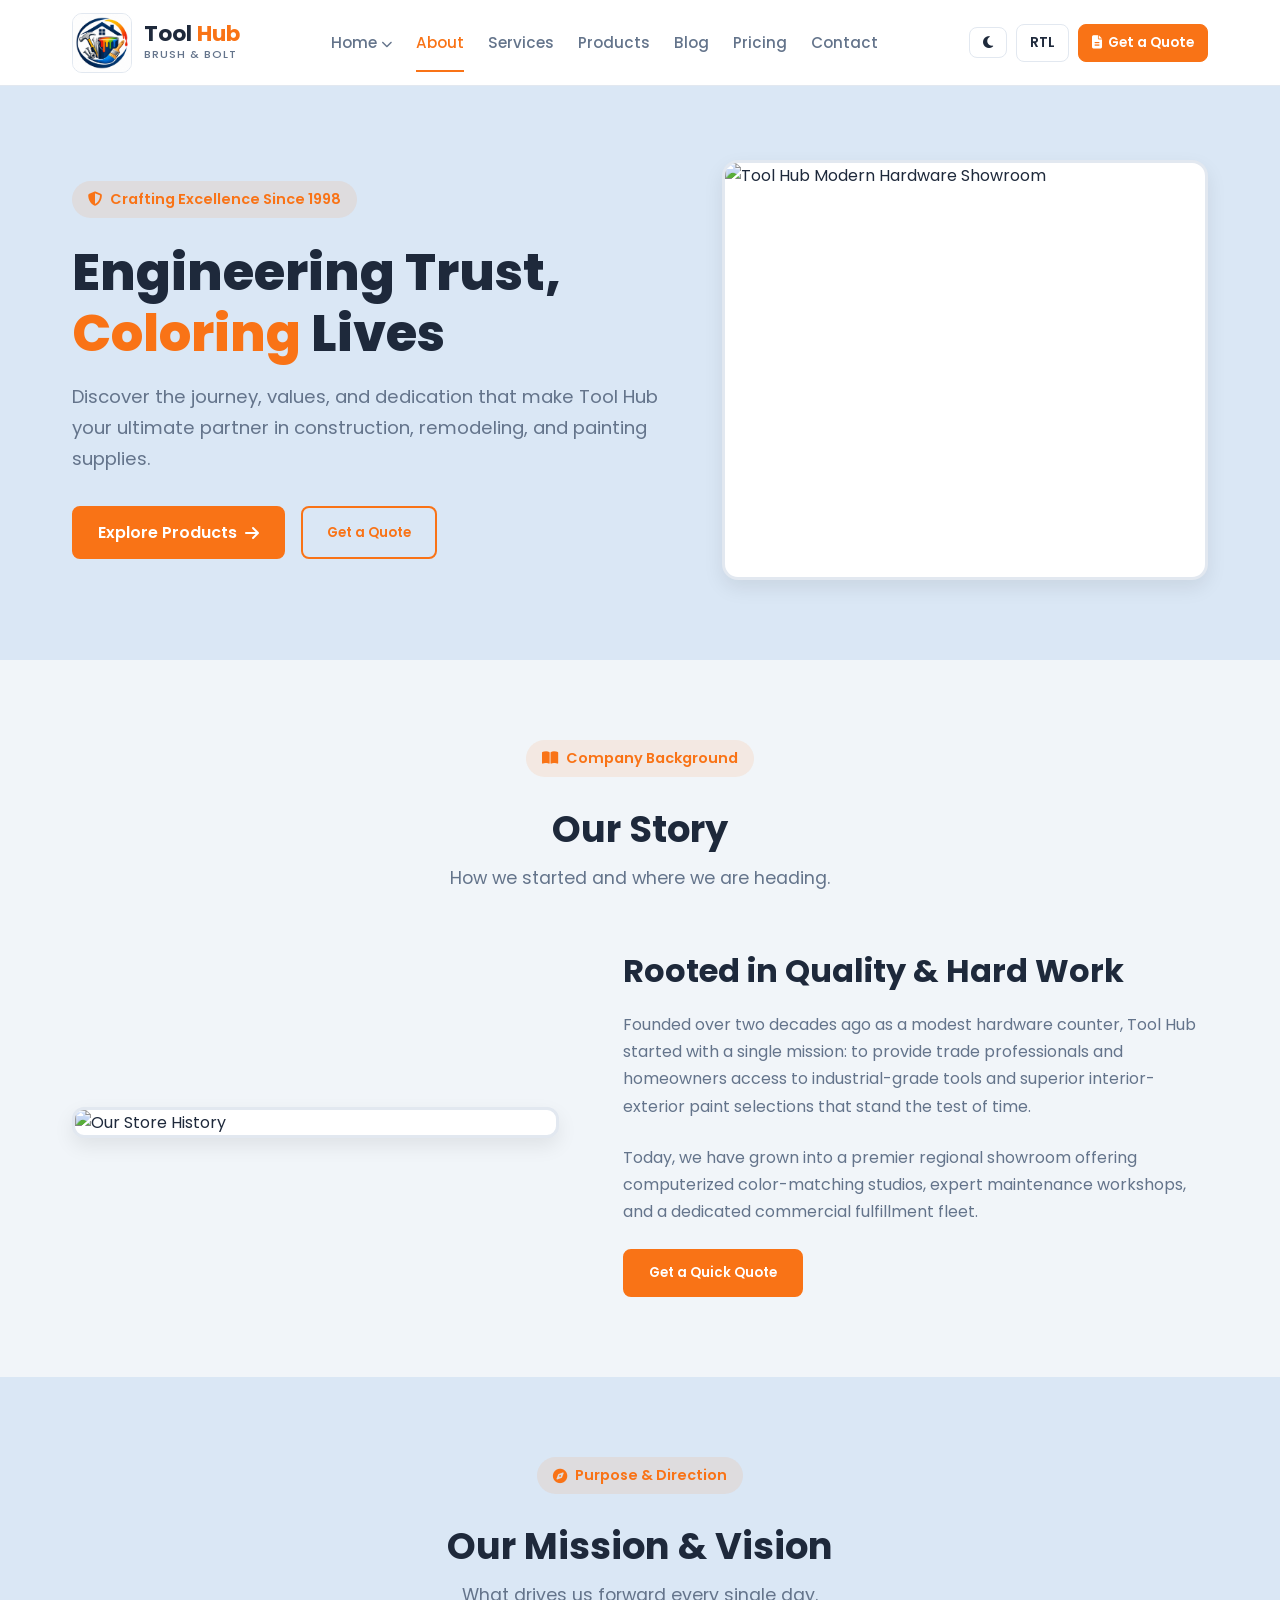
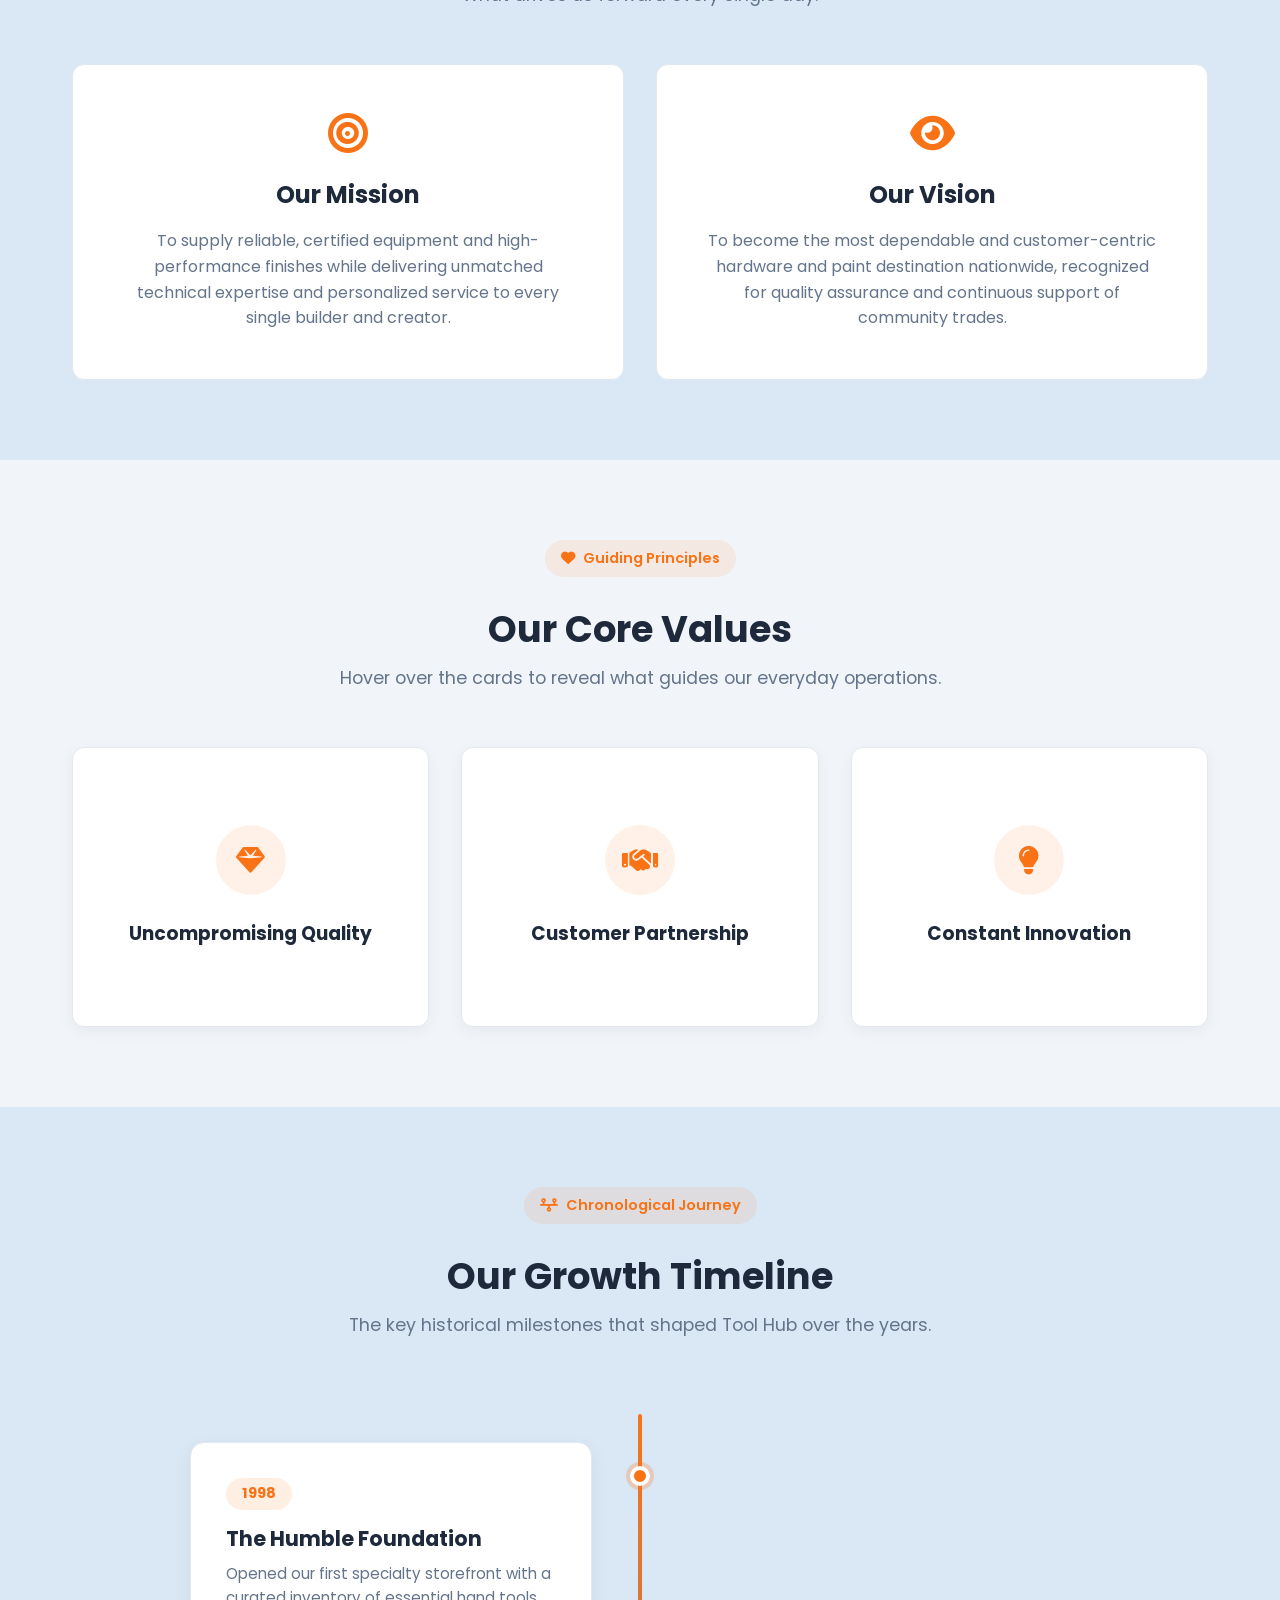
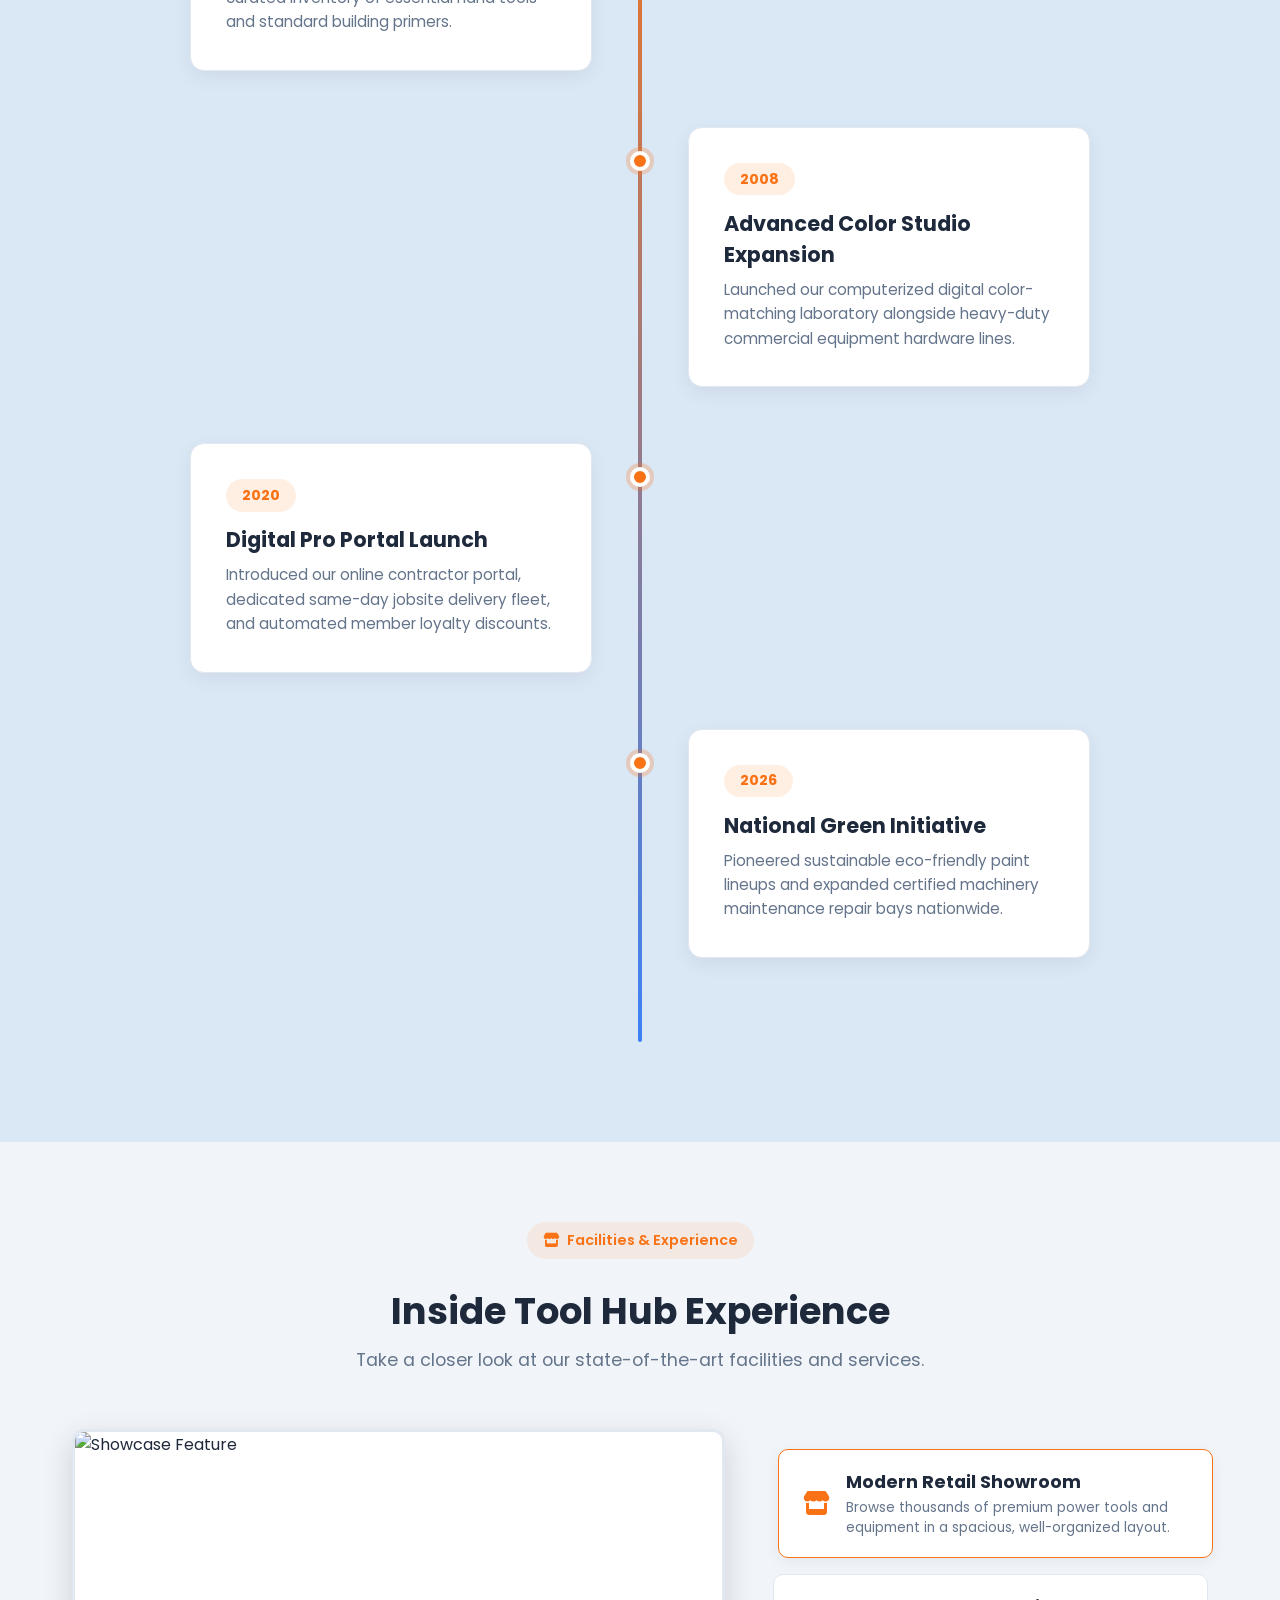
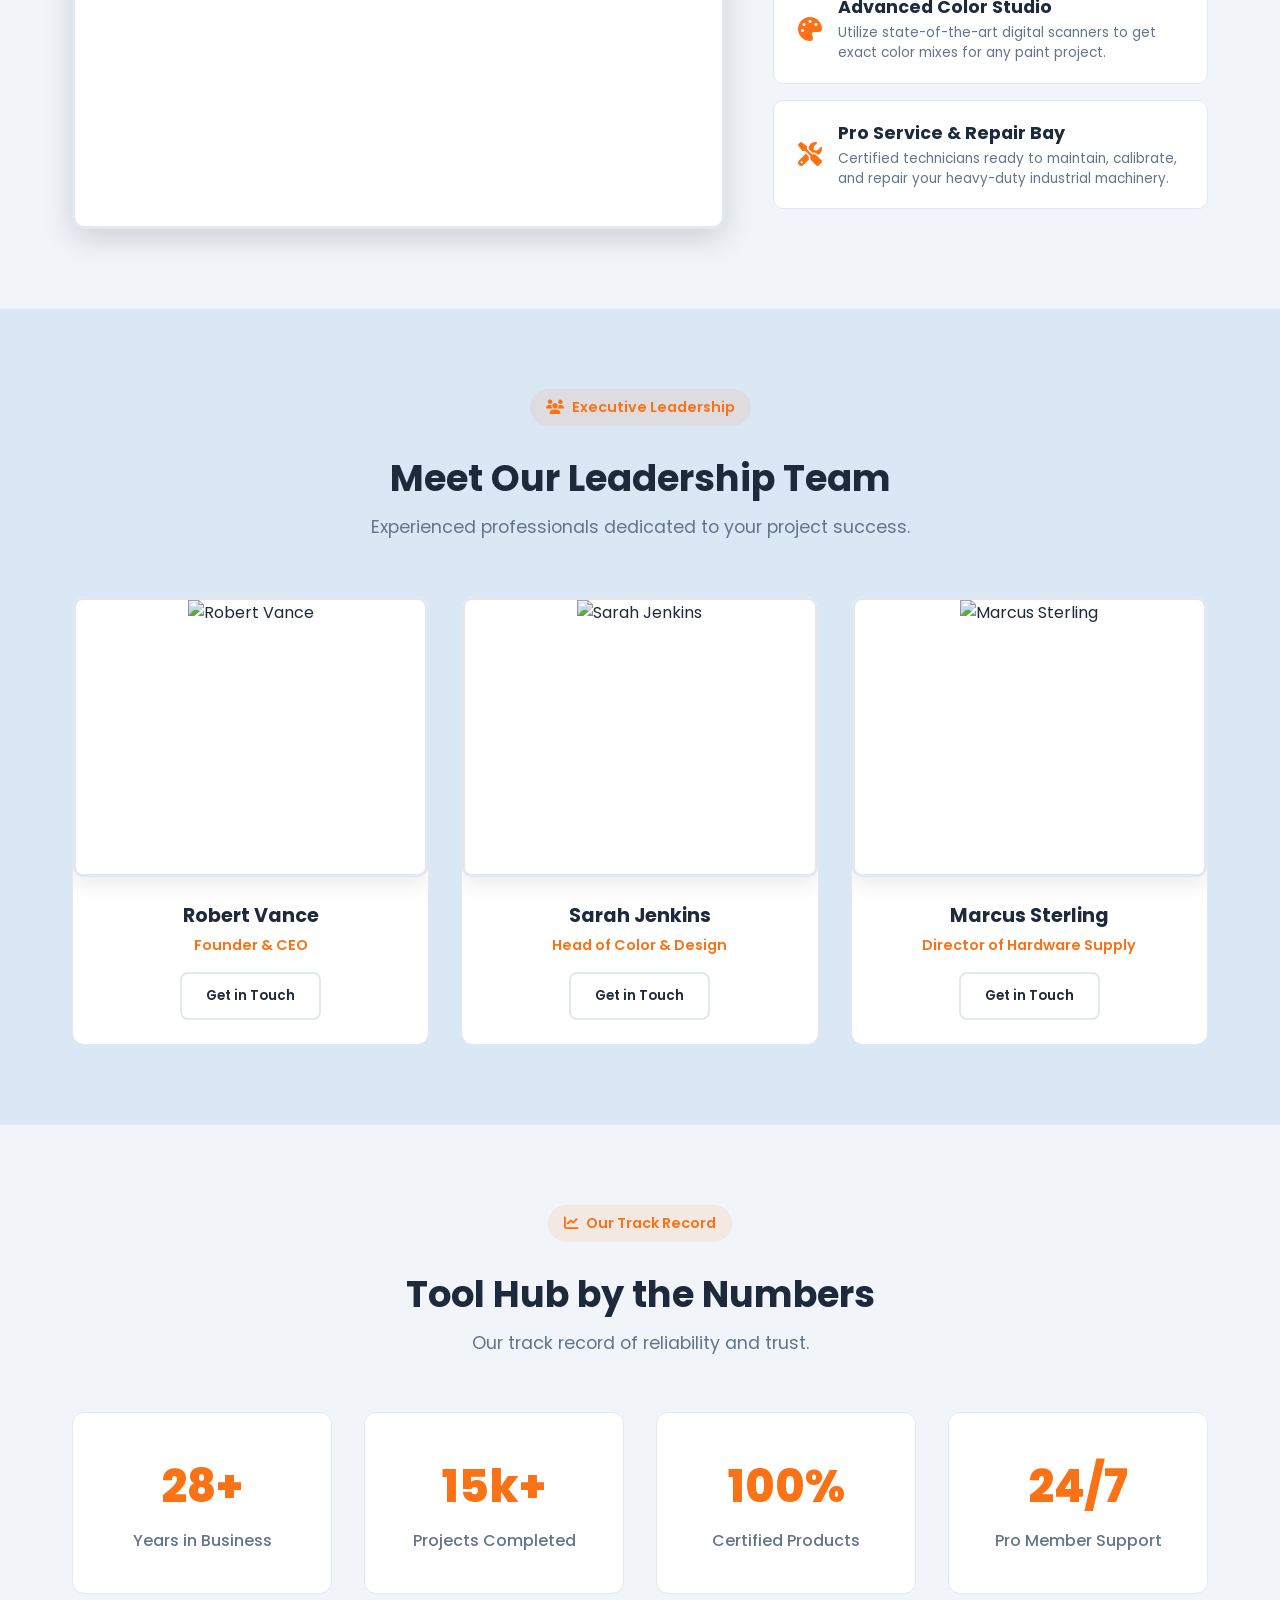
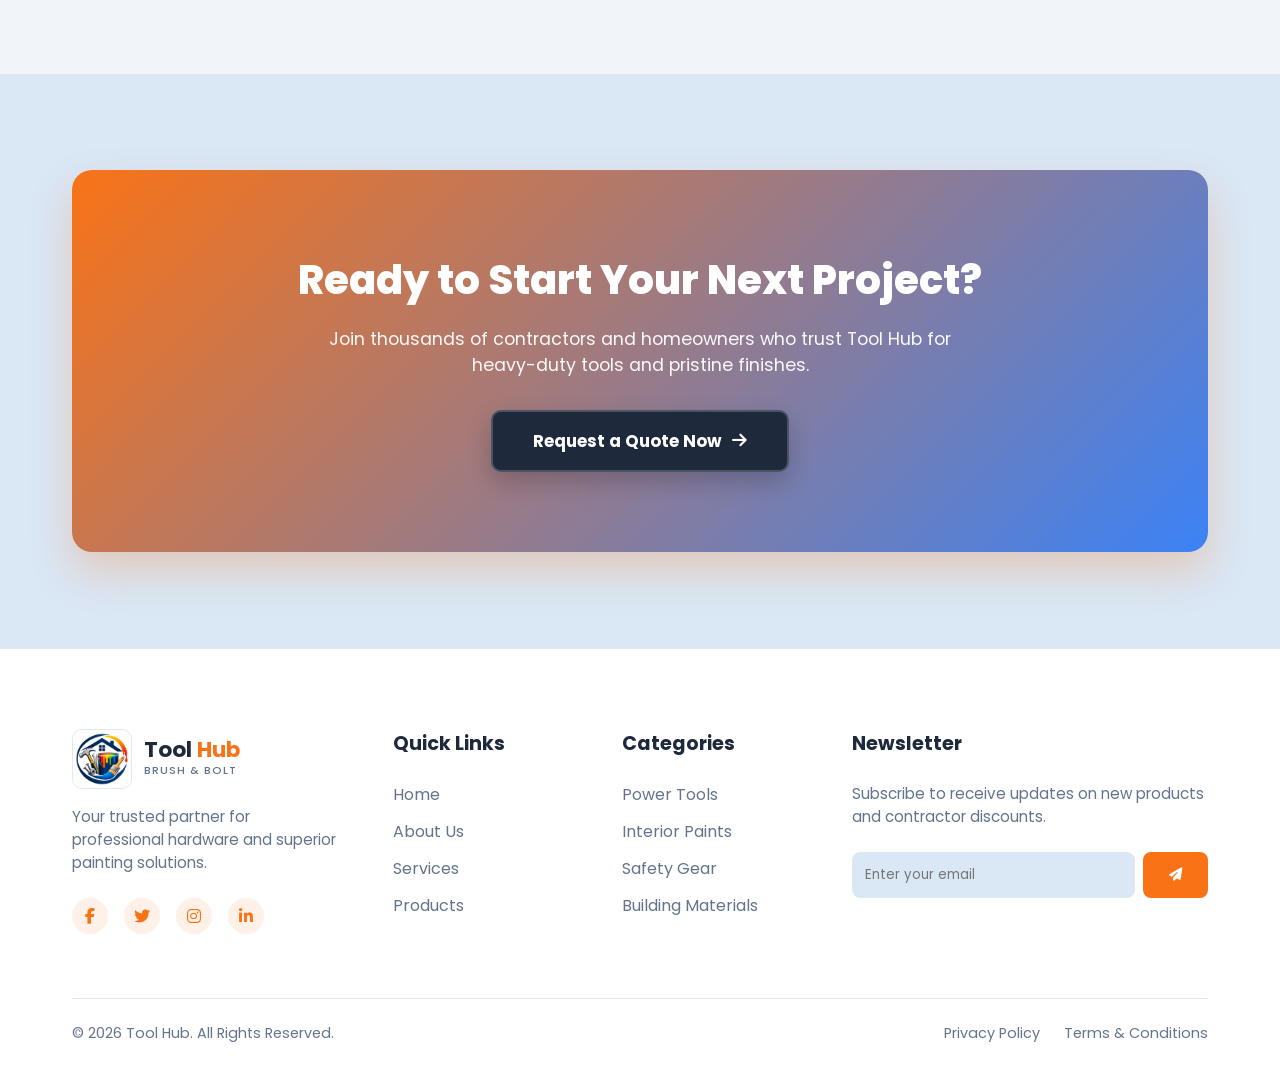
==== commit 920c3e43: "Add files via upload" ====
--- a/about.html
+++ b/about.html
@@ -11,7 +11,7 @@
     <!-- FontAwesome Icons -->
     <link rel="stylesheet" href="https://cdnjs.cloudflare.com/ajax/libs/font-awesome/6.4.0/css/all.min.css">
     <!-- Custom CSS -->
-    <link rel="stylesheet" href="about.css">
+   <link rel="stylesheet" href="about.css">
 </head>
 <body>
 
@@ -225,7 +225,7 @@
             </div>
         </section>
 
-        <!-- SECTION 4: NEW TIMELINE SECTION (REPLACED MILESTONES) -->
+        <!-- SECTION 4: ADJUSTED CHRONOLOGICAL TIMELINE SECTION -->
         <section class="section-padding">
             <div class="container">
                 <div class="section-header">
@@ -380,7 +380,7 @@
             </div>
         </section>
 
-        <!-- SECTION 7: ORIGINAL SEPARATED CTA -->
+        <!-- SECTION 7: COLOR-ENHANCED CTA SECTION -->
         <section class="cta-outer-section">
             <div class="container">
                 <div class="cta-section">
--- a/about.css
+++ b/about.css
@@ -659,85 +659,87 @@
             margin-bottom: 1.5rem;
         }
 
-        /* ================= NEW INTERACTIVE TIMELINE SECTION ================= */
+        /* ================= ADJUSTED & ENHANCED TIMELINE SECTION (RTL SUPPORTED) ================= */
         .timeline-section {
             position: relative;
             max-width: 900px;
             margin: 0 auto;
-            padding: 2rem 0;
+            padding: 3rem 0;
         }
 
         .timeline-section::before {
             content: '';
             position: absolute;
-            top: 0;
-            bottom: 0;
+            top: 20px;
+            bottom: 20px;
             left: 50%;
-            width: 3px;
-            background: var(--primary-color);
+            width: 4px;
+            background: linear-gradient(to bottom, var(--primary-color), var(--secondary-color));
             transform: translateX(-50%);
+            border-radius: 4px;
         }
 
         .timeline-item {
             position: relative;
-            margin-bottom: 3rem;
+            margin-bottom: 3.5rem;
             width: 50%;
-            padding-right: 2.5rem;
+            padding-right: 3rem;
         }
 
         .timeline-item:nth-child(even) {
             margin-left: 50%;
             padding-right: 0;
-            padding-left: 2.5rem;
+            padding-left: 3rem;
         }
 
         .timeline-dot {
             position: absolute;
-            top: 20px;
-            right: -8px;
-            width: 16px;
-            height: 16px;
+            top: 24px;
+            right: -10px;
+            width: 20px;
+            height: 20px;
             background: var(--primary-color);
-            border: 3px solid var(--card-bg);
+            border: 4px solid var(--card-bg);
             border-radius: 50%;
-            box-shadow: 0 0 0 3px rgba(249, 115, 22, 0.2);
+            box-shadow: 0 0 0 4px rgba(249, 115, 22, 0.25);
             z-index: 10;
         }
 
         .timeline-item:nth-child(even) .timeline-dot {
             right: auto;
-            left: -8px;
+            left: -10px;
         }
 
         .timeline-content {
-            padding: 2rem;
+            padding: 2.2rem;
             background: var(--card-bg);
             border: 1px solid var(--border-color);
-            border-radius: 12px;
-            box-shadow: 0 4px 15px rgba(0,0,0,0.05);
+            border-radius: 14px;
+            box-shadow: 0 6px 20px rgba(0,0,0,0.06);
             transition: var(--transition);
         }
 
         .timeline-content:hover {
             border-color: var(--primary-color);
-            transform: translateY(-3px);
-            box-shadow: 0 10px 25px rgba(0,0,0,0.08);
+            transform: translateY(-5px);
+            box-shadow: 0 12px 30px rgba(249, 115, 22, 0.12);
         }
 
         .timeline-year {
             display: inline-block;
-            background: rgba(249, 115, 22, 0.1);
+            background: rgba(249, 115, 22, 0.12);
             color: var(--primary-color);
             font-weight: 700;
-            padding: 0.3rem 0.9rem;
+            padding: 0.35rem 1rem;
             border-radius: 20px;
             font-size: 0.9rem;
             margin-bottom: 0.8rem;
         }
 
         .timeline-content h4 {
-            font-size: 1.25rem;
+            font-size: 1.3rem;
             margin-bottom: 0.5rem;
+            font-weight: 700;
         }
 
         .timeline-content p {
@@ -883,22 +885,29 @@
             margin: 0 auto 2rem;
             opacity: 0.95;
         }
+
+        /* ================= COLOR-ENHANCED CTA BUTTON ================= */
         .cta-btn {
-            background: #fff;
-            color: var(--text-color);
-            padding: 0.9rem 2.2rem;
-            border-radius: 8px;
+            background: #1e293b;
+            color: #ffffff;
+            padding: 1rem 2.5rem;
+            border-radius: 10px;
             font-weight: 700;
+            font-size: 1.05rem;
             transition: var(--transition);
             display: inline-flex;
             align-items: center;
-            gap: 8px;
-            box-shadow: 0 4px 15px rgba(0,0,0,0.1);
+            gap: 10px;
+            border: 2px solid rgba(255, 255, 255, 0.2);
+            box-shadow: 0 10px 25px rgba(0, 0, 0, 0.2);
+            cursor: pointer;
         }
         .cta-btn:hover {
-            background: var(--card-bg);
-            color: var(--primary-color);
-            transform: translateY(-3px);
+            background: #ffffff;
+            color: var(--primary-color);
+            border-color: #ffffff;
+            transform: translateY(-4px);
+            box-shadow: 0 15px 30px rgba(0, 0, 0, 0.3);
         }
 
         /* ================= FOOTER ================= */
@@ -1004,7 +1013,7 @@
             color: var(--primary-color);
         }
 
-        /* ================= RTL SUPPORT ================= */
+        /* ================= RTL SUPPORT & TIMELINE RTL ADJUSTMENTS ================= */
         [dir="rtl"] {
             text-align: right;
         }
@@ -1017,6 +1026,27 @@
         }
         [dir="rtl"] .showcase-option-card.active, [dir="rtl"] .showcase-option-card:hover {
             transform: translateX(-5px);
+        }
+
+        /* RTL Timeline Overrides */
+        [dir="rtl"] .timeline-item {
+            width: 50%;
+            padding-right: 0;
+            padding-left: 3rem;
+        }
+        [dir="rtl"] .timeline-item:nth-child(even) {
+            margin-left: 0;
+            margin-right: 50%;
+            padding-left: 0;
+            padding-right: 3rem;
+        }
+        [dir="rtl"] .timeline-dot {
+            right: auto;
+            left: -10px;
+        }
+        [dir="rtl"] .timeline-item:nth-child(even) .timeline-dot {
+            left: auto;
+            right: -10px;
         }
 
         /* ================= RESPONSIVE DESIGN ================= */
@@ -1072,13 +1102,28 @@
                 left: 20px;
             }
             .timeline-item {
-                width: 100%;
+                width: 100% !important;
                 padding-left: 3.5rem !important;
                 padding-right: 0 !important;
                 margin-left: 0 !important;
+                margin-right: 0 !important;
             }
             .timeline-dot {
                 left: 12px !important;
                 right: auto !important;
             }
+            
+            /* RTL Mobile Timeline Overrides */
+            [dir="rtl"] .timeline-section::before {
+                left: auto;
+                right: 20px;
+            }
+            [dir="rtl"] .timeline-item {
+                padding-left: 0 !important;
+                padding-right: 3.5rem !important;
+            }
+            [dir="rtl"] .timeline-dot {
+                left: auto !important;
+                right: 12px !important;
+            }
         }
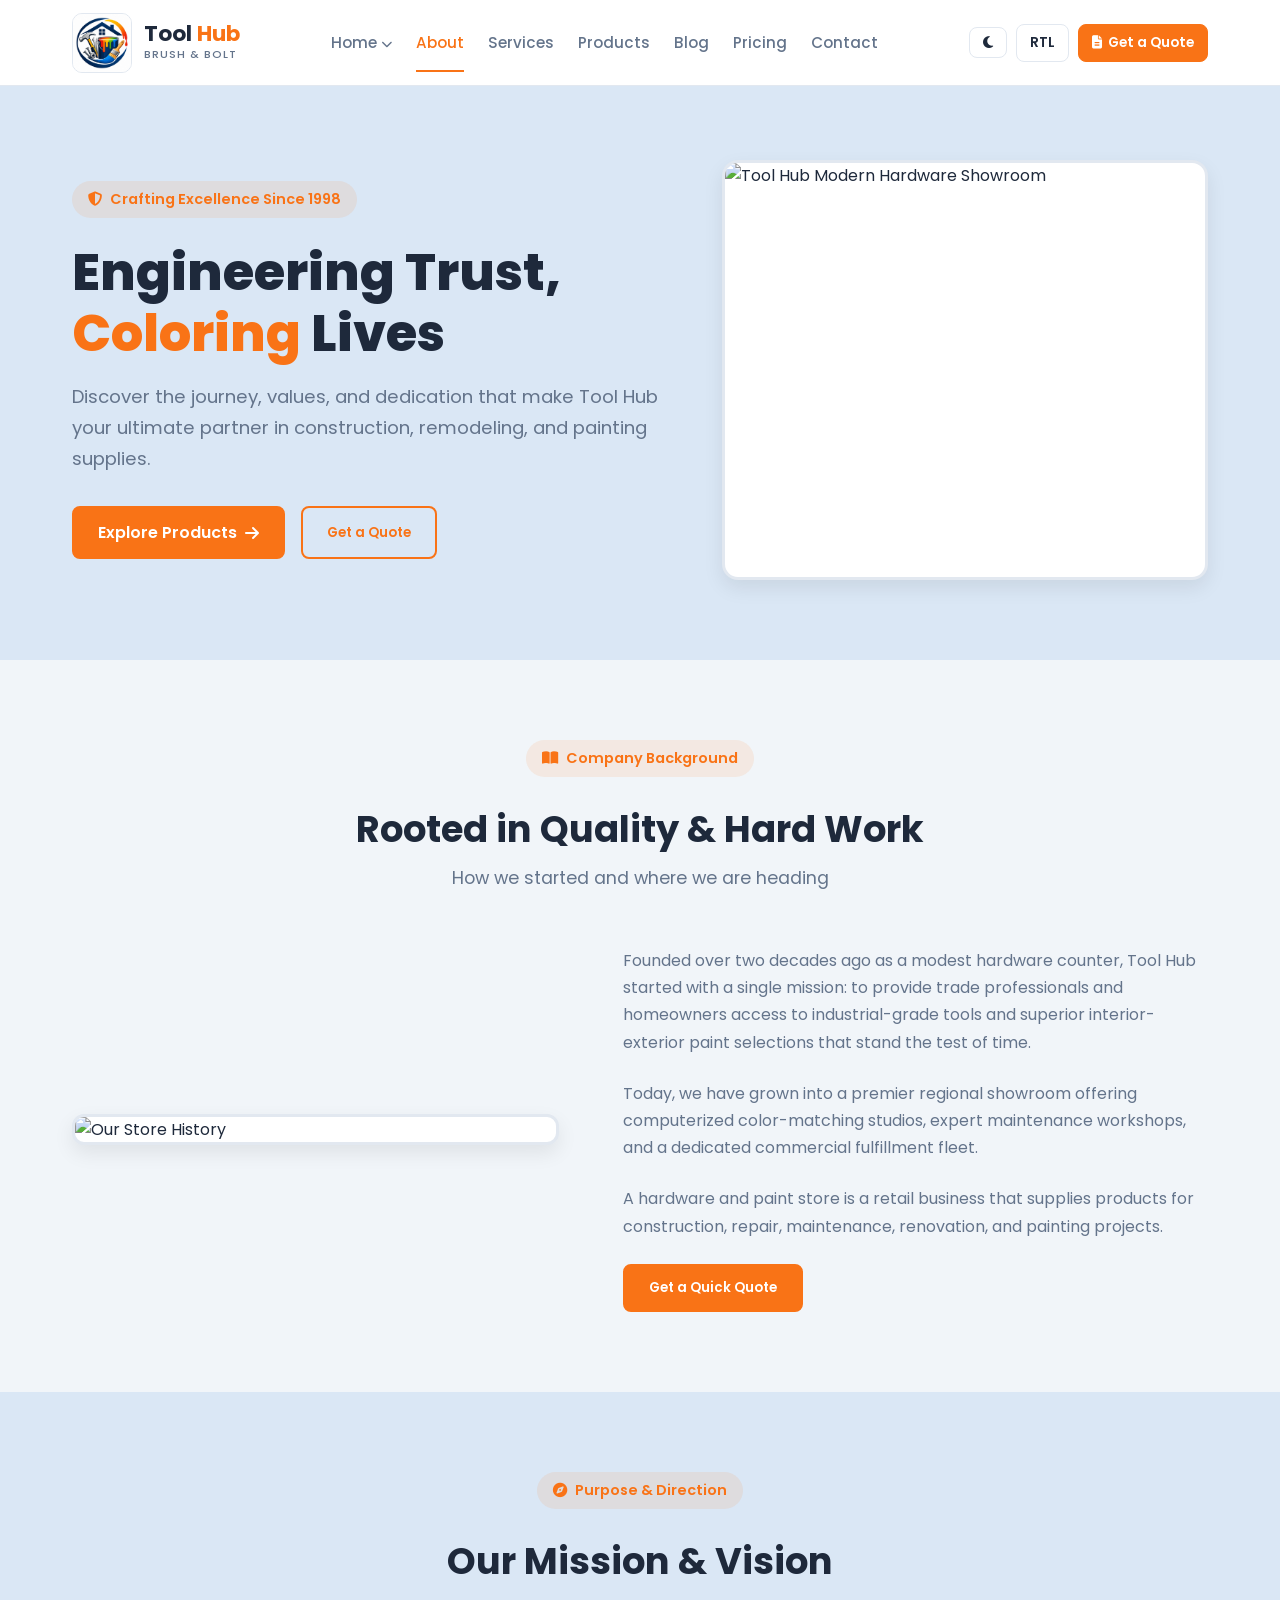
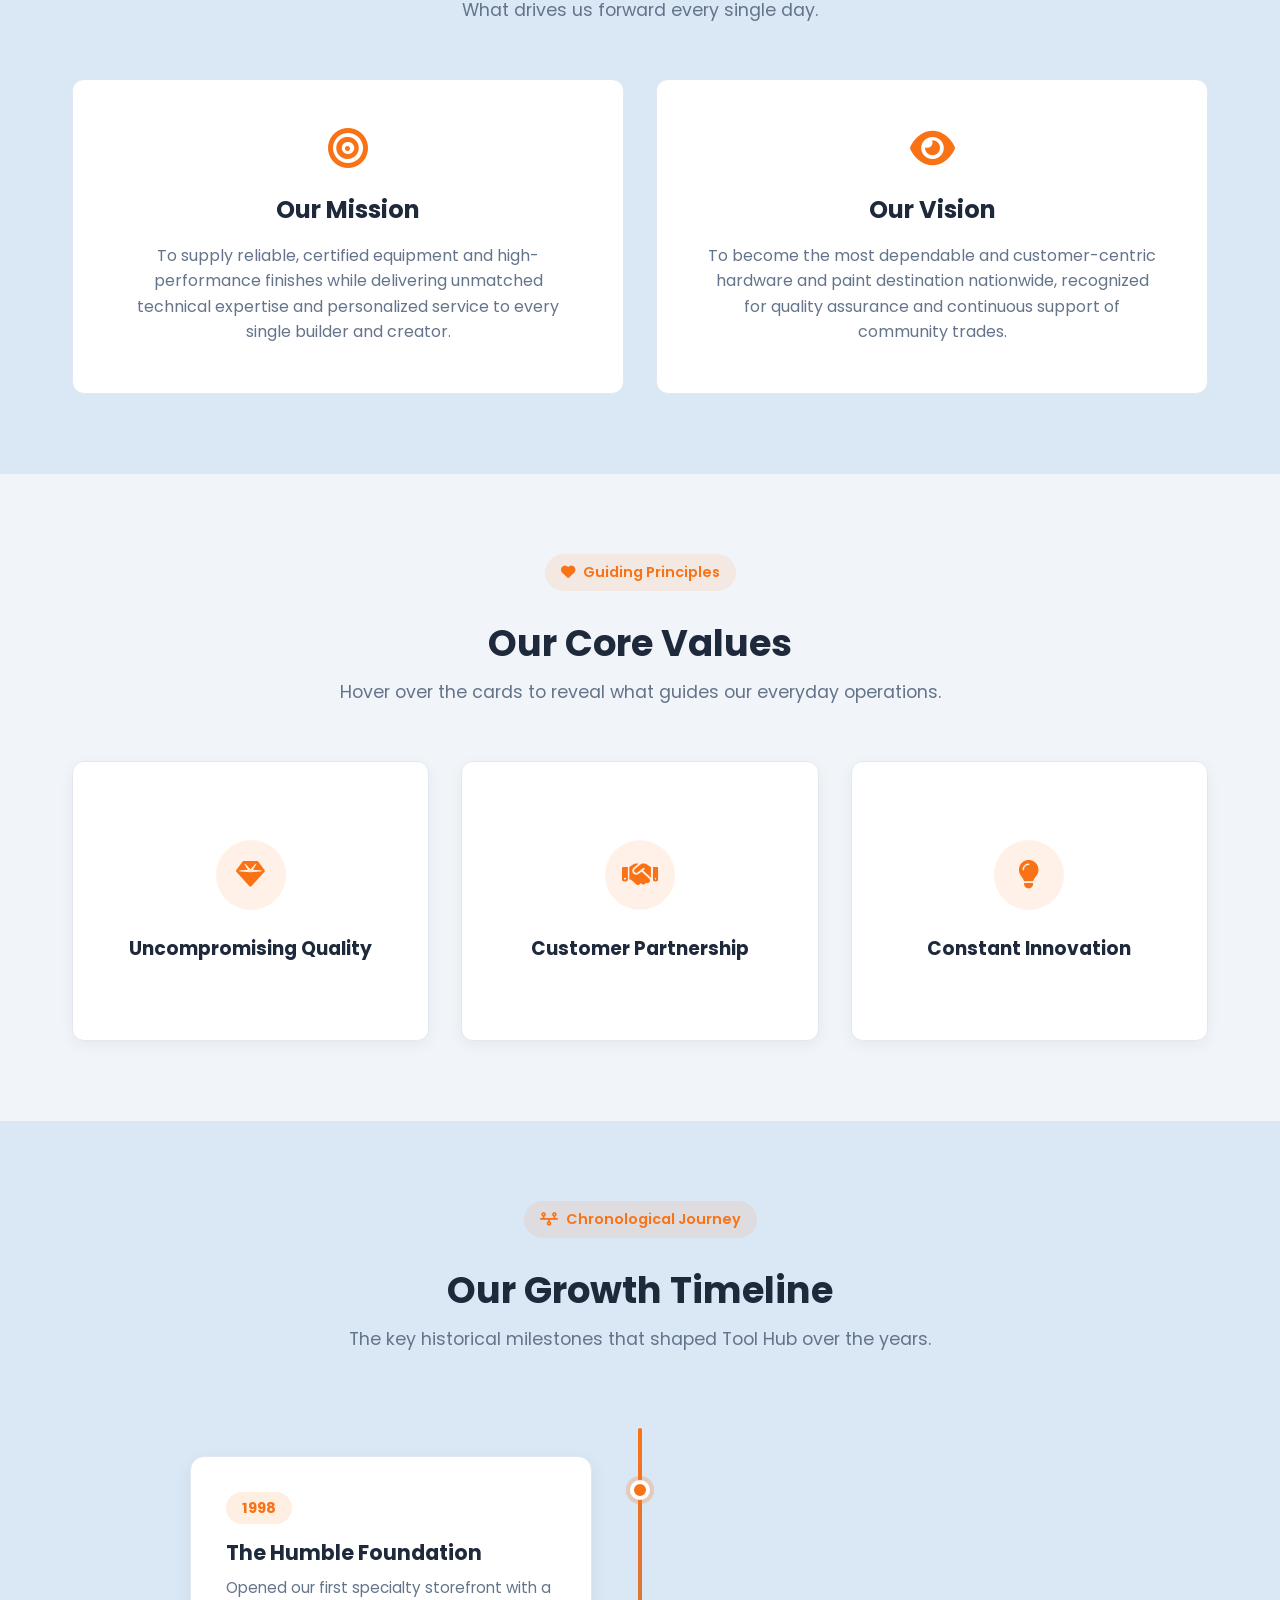
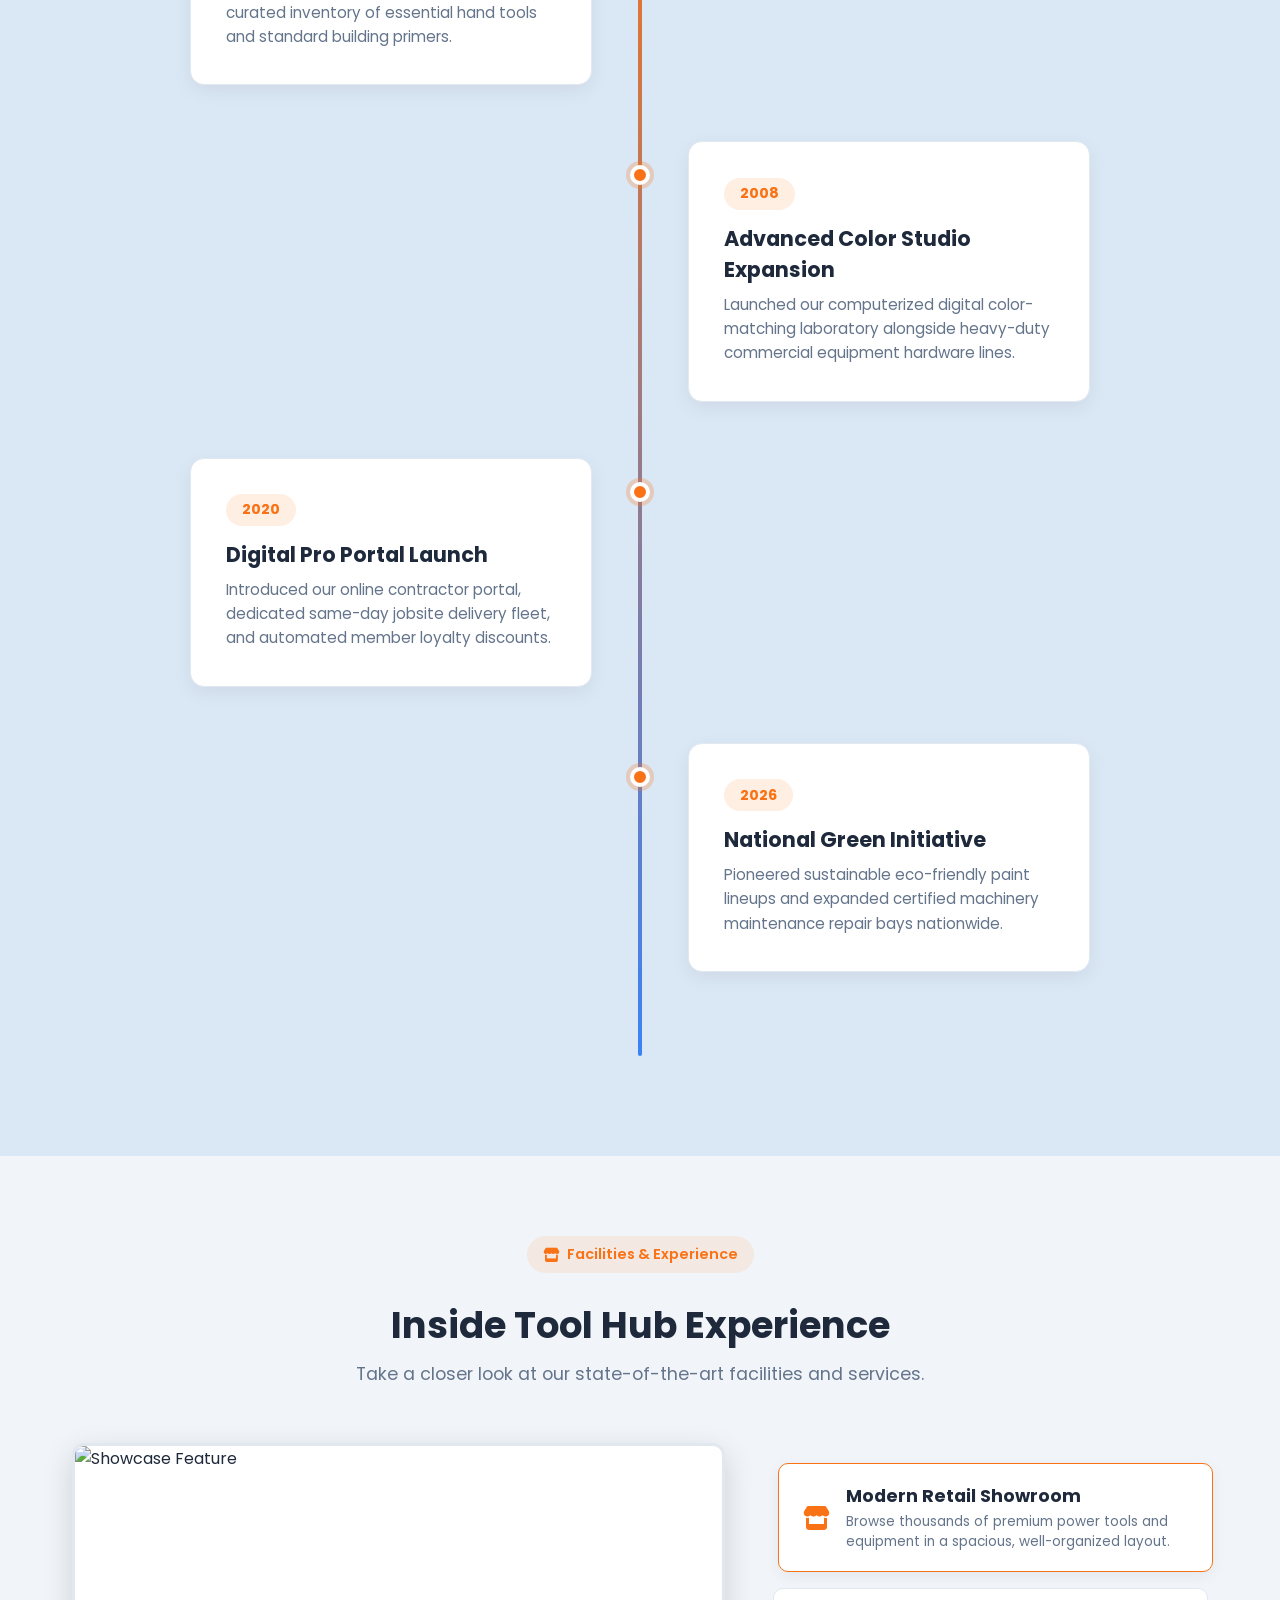
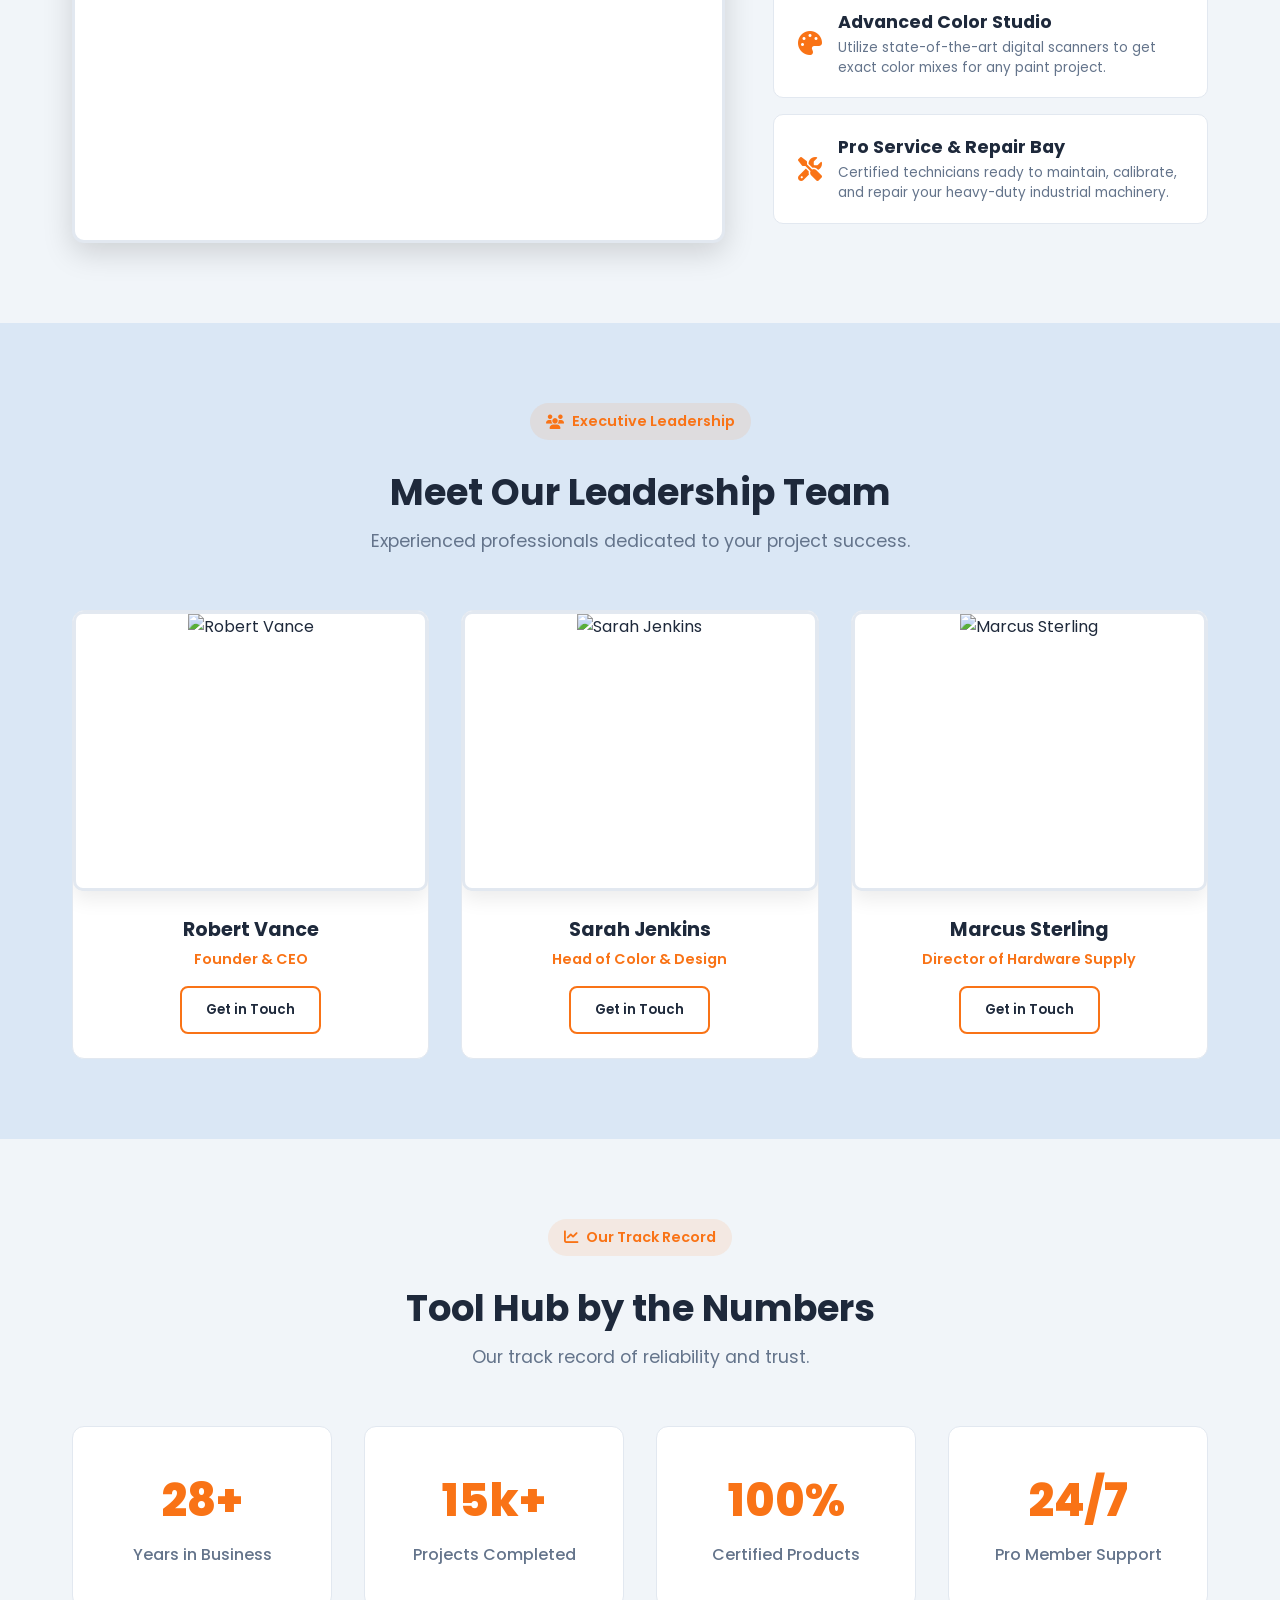
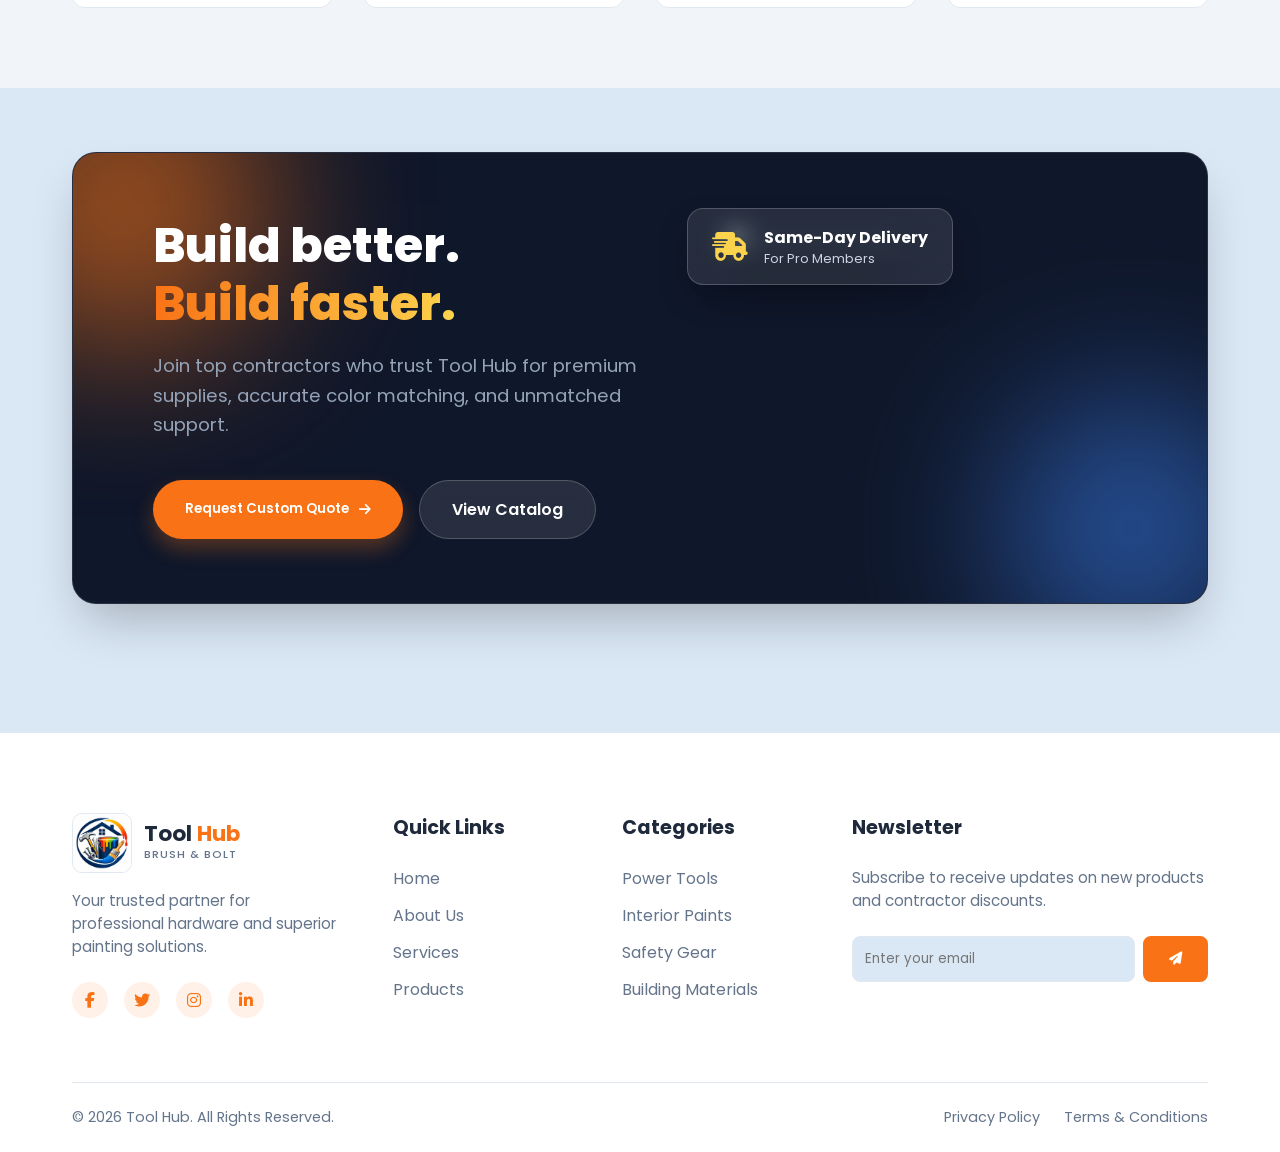
==== commit ccd9e8f6: "Add files via upload" ====
--- a/about.html
+++ b/about.html
@@ -11,7 +11,7 @@
     <!-- FontAwesome Icons -->
     <link rel="stylesheet" href="https://cdnjs.cloudflare.com/ajax/libs/font-awesome/6.4.0/css/all.min.css">
     <!-- Custom CSS -->
-   <link rel="stylesheet" href="about.css">
+    <link rel="stylesheet" href="about.css">
 </head>
 <body>
 
@@ -129,17 +129,18 @@
             <div class="container">
                 <div class="section-header">
                     <span class="badge"><i class="fa-solid fa-book-open"></i> Company Background</span>
-                    <h2>Our Story</h2>
-                    <p>How we started and where we are heading.</p>
+                    <h2>Rooted in Quality & Hard Work</h2>
+                    <p>How we started and where we are heading</p>
                 </div>
                 <div class="story-grid">
                     <div class="story-img image-frame">
-                        <img src="https://th.bing.com/th/id/OIP.41jxXgqbzWSqTs5dkyc33AHaE-?r=0&o=7rm=3&rs=1&pid=ImgDetMain&o=7&rm=3" alt="Our Store History">
+                        <img src="https://img.freepik.com/premium-photo/paint-aisle-hardware-store_778780-31490.jpg" alt="Our Store History">
                     </div>
                     <div class="story-content">
-                        <h3>Rooted in Quality & Hard Work</h3>
+                        
                         <p>Founded over two decades ago as a modest hardware counter, Tool Hub started with a single mission: to provide trade professionals and homeowners access to industrial-grade tools and superior interior-exterior paint selections that stand the test of time.</p>
                         <p>Today, we have grown into a premier regional showroom offering computerized color-matching studios, expert maintenance workshops, and a dedicated commercial fulfillment fleet.</p>
+                        <p>A hardware and paint store is a retail business that supplies products for construction, repair, maintenance, renovation, and painting projects.</p>
                         <button class="btn primary-btn" onclick="document.getElementById('quoteModal').classList.add('active')">Get a Quick Quote</button>
                     </div>
                 </div>
@@ -380,13 +381,34 @@
             </div>
         </section>
 
-        <!-- SECTION 7: COLOR-ENHANCED CTA SECTION -->
-        <section class="cta-outer-section">
-            <div class="container">
-                <div class="cta-section">
-                    <h2>Ready to Start Your Next Project?</h2>
-                    <p>Join thousands of contractors and homeowners who trust Tool Hub for heavy-duty tools and pristine finishes.</p>
-                    <button class="cta-btn" onclick="document.getElementById('quoteModal').classList.add('active')">Request a Quote Now <i class="fa-solid fa-arrow-right"></i></button>
+        <!-- ================= MODERN TREND CTA SECTION ================= -->
+        <section class="modern-cta-container">
+            <div class="container">
+                <div class="modern-cta-wrapper">
+                    <!-- Decorative glow elements -->
+                    <div class="glow-orb orb-1"></div>
+                    <div class="glow-orb orb-2"></div>
+
+                    <div class="modern-cta-content">
+                        <h2>Build better. <br><span class="gradient-text">Build faster.</span></h2>
+                        <p>Join top contractors who trust Tool Hub for premium supplies, accurate color matching, and unmatched support.</p>
+                        <div class="modern-cta-actions">
+                            <button class="btn-modern-primary" onclick="document.getElementById('quoteModal').classList.add('active')">
+                                Request Custom Quote <i class="fa-solid fa-arrow-right"></i>
+                            </button>
+                            <a href="/products.html" class="btn-modern-secondary">View Catalog</a>
+                        </div>
+                    </div>
+                    <div class="modern-cta-visual">
+                        <div class="glass-card">
+                            <i class="fa-solid fa-truck-fast"></i>
+                            <div class="fc-text">
+                                <strong>Same-Day Delivery</strong>
+                                <span>For Pro Members</span>
+                            </div>
+                        </div>
+                        <img src="https://images.unsplash.com/photo-1589939705384-5185137a7f0f?q=80&w=2070&auto=format&fit=crop" alt="Construction Tools" class="cta-main-img">
+                    </div>
                 </div>
             </div>
         </section>
@@ -454,6 +476,8 @@
     </footer>
 
     <!-- Custom JS -->
-    <script src="about.js"></script>
+    <script src="about.js">
+        
+    </script>
 </body>
 </html>
--- a/about.css
+++ b/about.css
@@ -336,7 +336,7 @@
 
         .secondary-btn {
             background-color: transparent;
-            border: 2px solid var(--border-color);
+            border: 2px solid var(--primary-color);
             color: var(--text-color);
         }
 
@@ -659,7 +659,7 @@
             margin-bottom: 1.5rem;
         }
 
-        /* ================= ADJUSTED & ENHANCED TIMELINE SECTION (RTL SUPPORTED) ================= */
+        /* ================= TIMELINE SECTION ================= */
         .timeline-section {
             position: relative;
             max-width: 900px;
@@ -857,57 +857,171 @@
             font-weight: 500;
         }
 
-        .cta-outer-section {
-            padding: 6rem 0;
-            background: var(--bg-secondary);
-        }
-        .cta-section {
-            background: linear-gradient(135deg, var(--primary-color), var(--accent-color));
+        /* ================= NEW TREND CTA SECTION (Modern Layout) ================= */
+        .modern-cta-container {
+            padding: 4rem 0 8rem;
+        }
+        
+        .modern-cta-wrapper {
+            position: relative;
+            background: #0f172a; /* Deep dark bg looks premium in both themes */
+            border-radius: 24px;
+            padding: 4rem 5rem;
+            display: flex;
+            align-items: center;
+            justify-content: space-between;
+            overflow: hidden;
+            box-shadow: 0 25px 50px -12px rgba(0, 0, 0, 0.25);
+            border: 1px solid rgba(255, 255, 255, 0.1);
+        }
+
+        /* Decorative Glowing Orbs */
+        .glow-orb {
+            position: absolute;
+            border-radius: 50%;
+            filter: blur(80px);
+            z-index: 0;
+            opacity: 0.6;
+        }
+        .orb-1 {
+            width: 300px;
+            height: 300px;
+            background: var(--primary-color);
+            top: -100px;
+            left: -100px;
+        }
+        .orb-2 {
+            width: 250px;
+            height: 250px;
+            background: var(--secondary-color);
+            bottom: -50px;
+            right: -50px;
+        }
+
+        .modern-cta-content {
+            position: relative;
+            z-index: 2;
+            max-width: 500px;
+        }
+
+        .modern-cta-content h2 {
+            color: #ffffff;
+            font-size: 3rem;
+            font-weight: 800;
+            line-height: 1.2;
+            margin-bottom: 1.2rem;
+        }
+
+        .gradient-text {
+            background: linear-gradient(to right, var(--primary-color), #fcd34d);
+            -webkit-background-clip: text;
+            -webkit-text-fill-color: transparent;
+        }
+
+        .modern-cta-content p {
+            color: #94a3b8;
+            font-size: 1.15rem;
+            margin-bottom: 2.5rem;
+            line-height: 1.6;
+        }
+
+        .modern-cta-actions {
+            display: flex;
+            gap: 1rem;
+        }
+
+        .btn-modern-primary {
+            background: var(--primary-color);
             color: #fff;
-            text-align: center;
-            padding: 5rem 2rem;
+            padding: 1rem 2rem;
+            border-radius: 50px;
+            font-weight: 600;
+            border: none;
+            display: flex;
+            align-items: center;
+            gap: 10px;
+            cursor: pointer;
+            transition: all 0.3s ease;
+            box-shadow: 0 10px 20px rgba(249, 115, 22, 0.3);
+        }
+        .btn-modern-primary:hover {
+            transform: translateY(-3px);
+            box-shadow: 0 15px 25px rgba(249, 115, 22, 0.4);
+        }
+
+        .btn-modern-secondary {
+            background: rgba(255, 255, 255, 0.1);
+            color: #fff;
+            padding: 1rem 2rem;
+            border-radius: 50px;
+            font-weight: 600;
+            border: 1px solid rgba(255, 255, 255, 0.2);
+            text-decoration: none;
+            transition: all 0.3s ease;
+            backdrop-filter: blur(10px);
+        }
+        .btn-modern-secondary:hover {
+            background: rgba(255, 255, 255, 0.2);
+            border-color: rgba(255, 255, 255, 0.3);
+            transform: translateY(-3px);
+        }
+
+        .modern-cta-visual {
+            position: relative;
+            z-index: 2;
+            width: 400px;
+            height: 300px;
+        }
+
+        .cta-main-img {
+            width: 100%;
+            height: 100%;
+            object-fit: cover;
             border-radius: 20px;
-            max-width: 1150px;
-            margin: 0 auto;
-            box-shadow: 0 20px 40px rgba(249, 115, 22, 0.25);
-            position: relative;
-            overflow: hidden;
-        }
-        .cta-section h2 {
-            font-size: 2.5rem;
-            font-weight: 800;
-            margin-bottom: 1rem;
+            box-shadow: 0 20px 40px rgba(0,0,0,0.4);
+            border: 1px solid rgba(255, 255, 255, 0.1);
+        }
+
+        .glass-card {
+            position: absolute;
+            top: -20px;
+            left: -40px;
+            background: rgba(255, 255, 255, 0.1);
+            backdrop-filter: blur(12px);
+            -webkit-backdrop-filter: blur(12px);
+            border: 1px solid rgba(255, 255, 255, 0.2);
+            padding: 1rem 1.5rem;
+            border-radius: 16px;
+            display: flex;
+            align-items: center;
+            gap: 1rem;
+            box-shadow: 0 15px 30px rgba(0,0,0,0.2);
+            animation: float 4s ease-in-out infinite;
+        }
+
+        .glass-card i {
+            font-size: 1.8rem;
+            color: #fcd34d;
+        }
+
+        .fc-text {
+            display: flex;
+            flex-direction: column;
             color: #fff;
         }
-        .cta-section p {
-            font-size: 1.1rem;
-            max-width: 650px;
-            margin: 0 auto 2rem;
-            opacity: 0.95;
-        }
-
-        /* ================= COLOR-ENHANCED CTA BUTTON ================= */
-        .cta-btn {
-            background: #1e293b;
-            color: #ffffff;
-            padding: 1rem 2.5rem;
-            border-radius: 10px;
-            font-weight: 700;
-            font-size: 1.05rem;
-            transition: var(--transition);
-            display: inline-flex;
-            align-items: center;
-            gap: 10px;
-            border: 2px solid rgba(255, 255, 255, 0.2);
-            box-shadow: 0 10px 25px rgba(0, 0, 0, 0.2);
-            cursor: pointer;
-        }
-        .cta-btn:hover {
-            background: #ffffff;
-            color: var(--primary-color);
-            border-color: #ffffff;
-            transform: translateY(-4px);
-            box-shadow: 0 15px 30px rgba(0, 0, 0, 0.3);
+
+        .fc-text strong {
+            font-size: 1rem;
+        }
+        
+        .fc-text span {
+            font-size: 0.8rem;
+            color: #cbd5e1;
+        }
+
+        @keyframes float {
+            0%, 100% { transform: translateY(0); }
+            50% { transform: translateY(-10px); }
         }
 
         /* ================= FOOTER ================= */
@@ -1013,7 +1127,7 @@
             color: var(--primary-color);
         }
 
-        /* ================= RTL SUPPORT & TIMELINE RTL ADJUSTMENTS ================= */
+        /* ================= RTL SUPPORT ================= */
         [dir="rtl"] {
             text-align: right;
         }
@@ -1048,6 +1162,11 @@
             left: auto;
             right: -10px;
         }
+        
+        [dir="rtl"] .glass-card {
+            left: auto;
+            right: -40px;
+        }
 
         /* ================= RESPONSIVE DESIGN ================= */
         @media (max-width: 1024px) {
@@ -1056,6 +1175,9 @@
             }
             .footer-container {
                 grid-template-columns: repeat(2, 1fr);
+            }
+            .modern-cta-wrapper {
+                padding: 3rem;
             }
         }
 
@@ -1088,6 +1210,31 @@
             .page-hero h1 {
                 font-size: 2.3rem;
             }
+            
+            /* Responsive Modern CTA */
+            .modern-cta-wrapper {
+                flex-direction: column;
+                padding: 3rem 2rem;
+                text-align: center;
+                gap: 3rem;
+            }
+            .modern-cta-content h2 {
+                font-size: 2.2rem;
+            }
+            .modern-cta-actions {
+                justify-content: center;
+                flex-direction: column;
+            }
+            .modern-cta-visual {
+                width: 100%;
+                height: 250px;
+            }
+            .glass-card {
+                left: 10px;
+                top: -15px;
+                padding: 0.8rem 1rem;
+            }
+            
             .footer-container {
                 grid-template-columns: 1fr;
             }
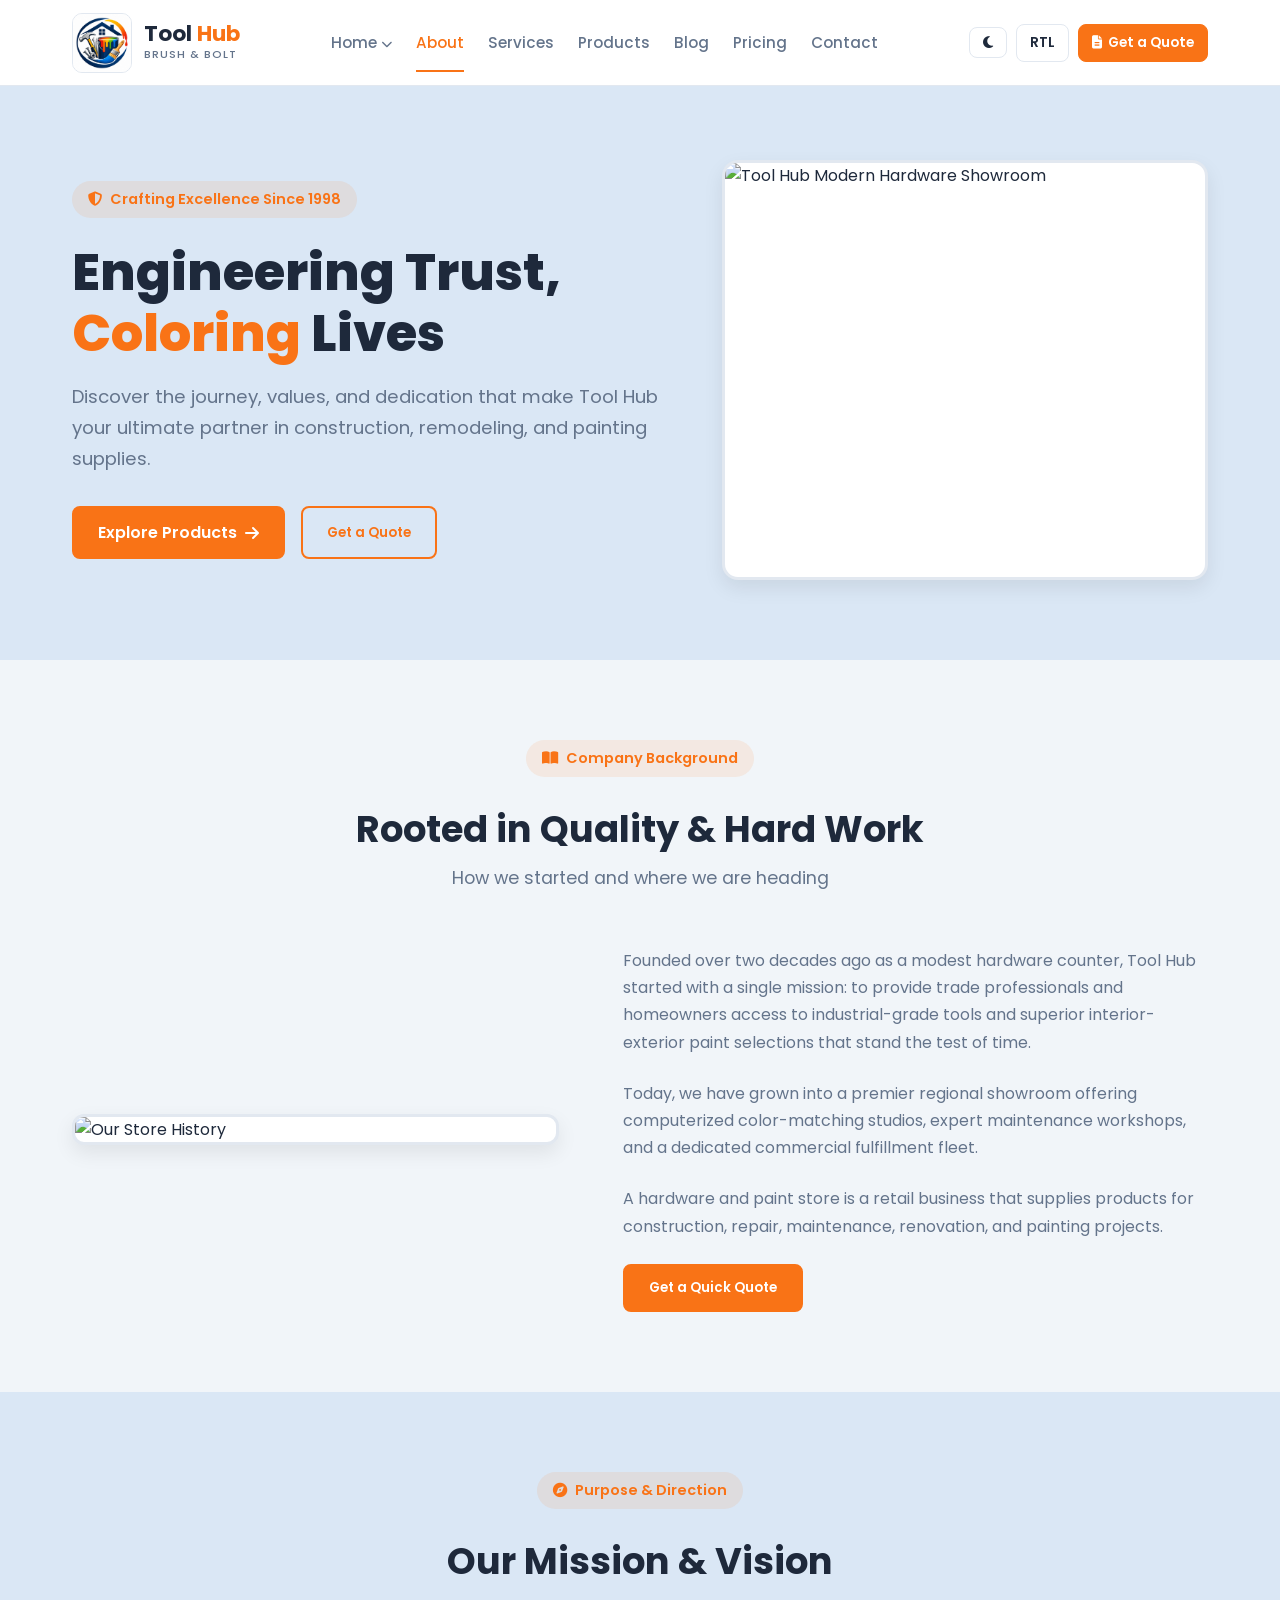
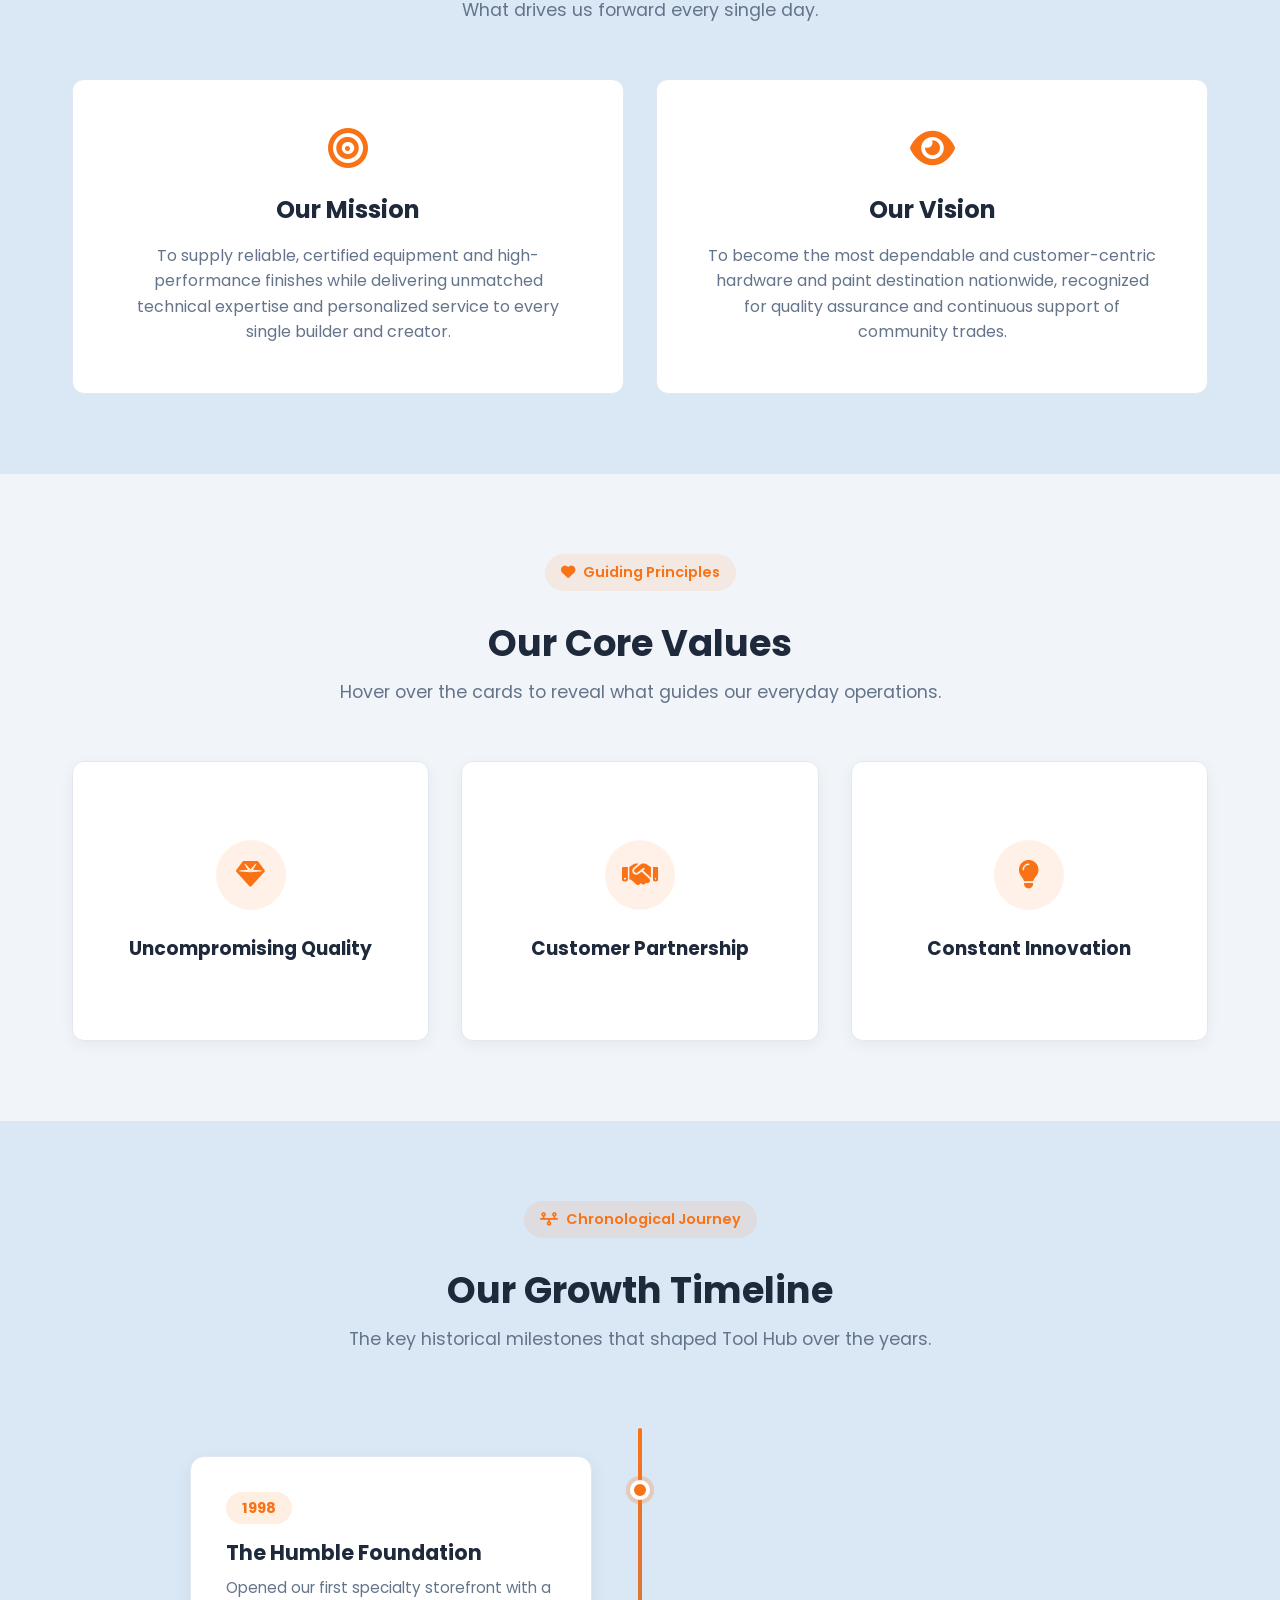
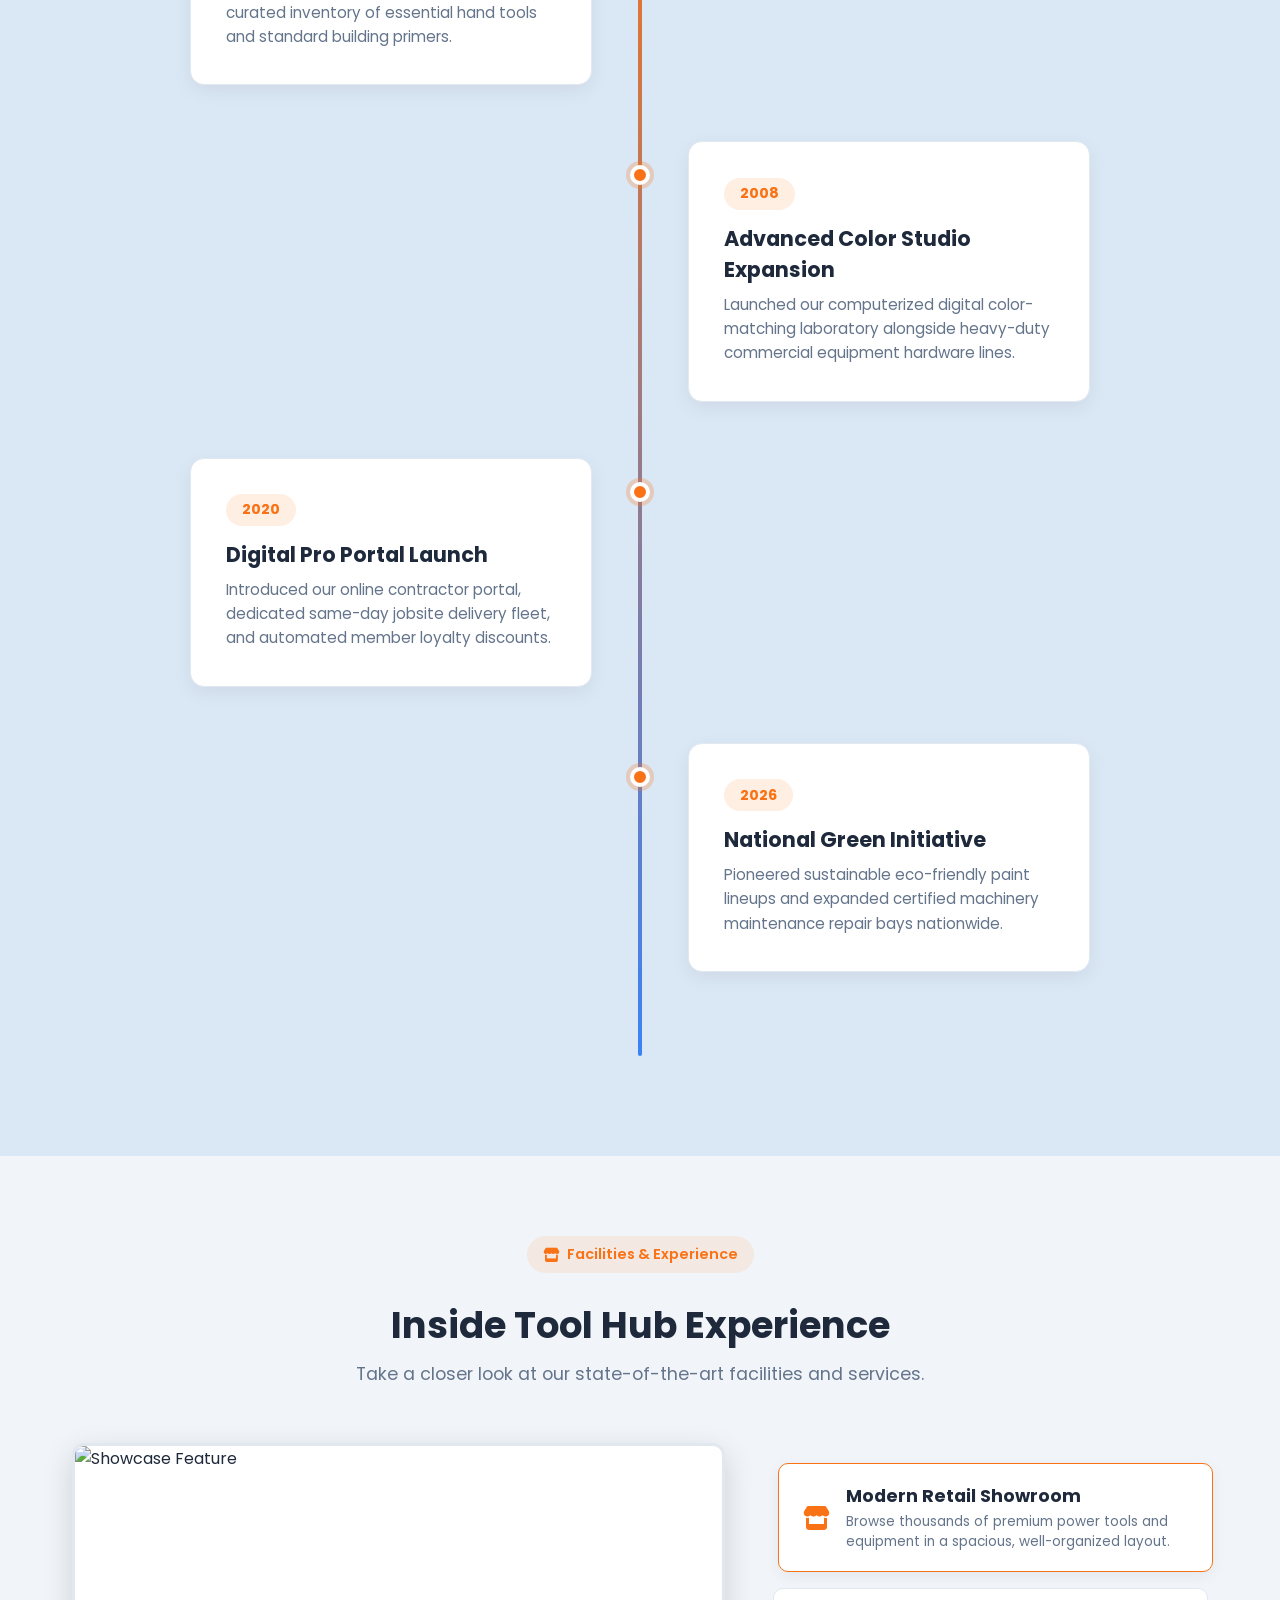
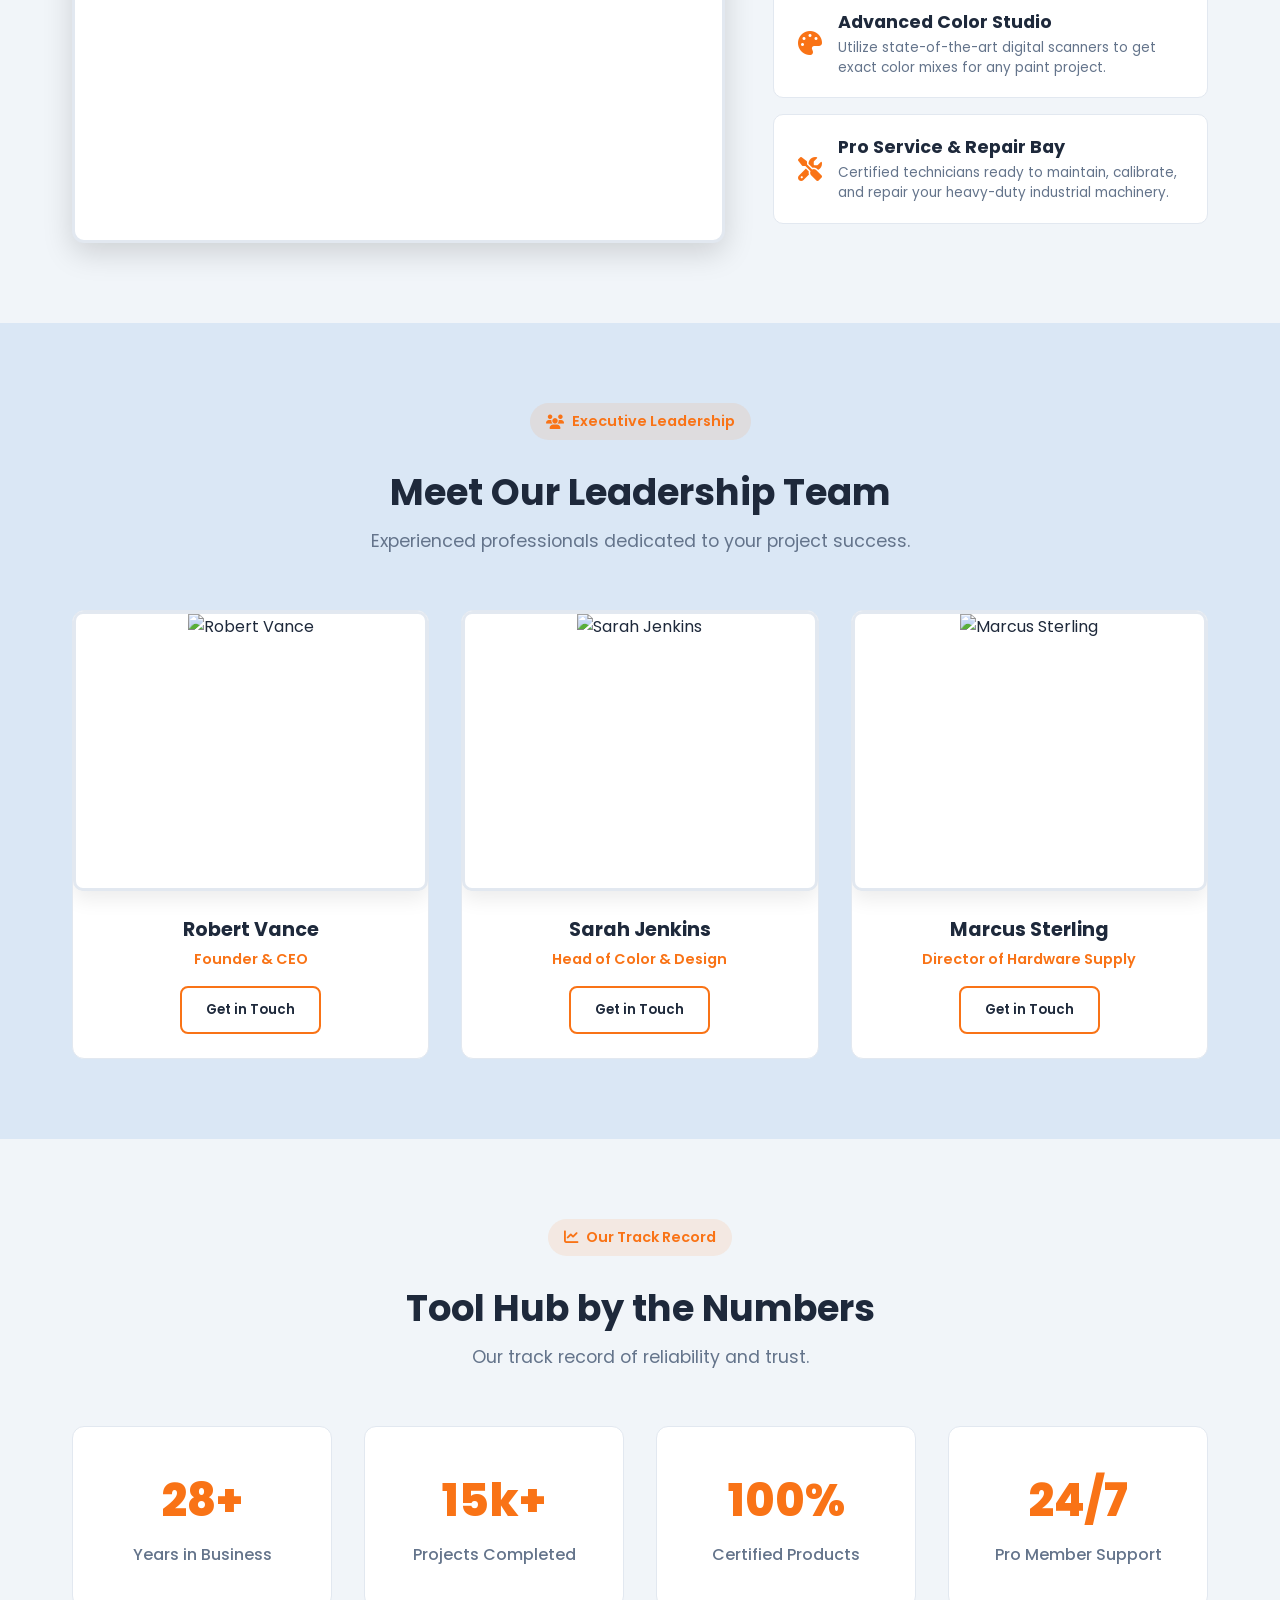
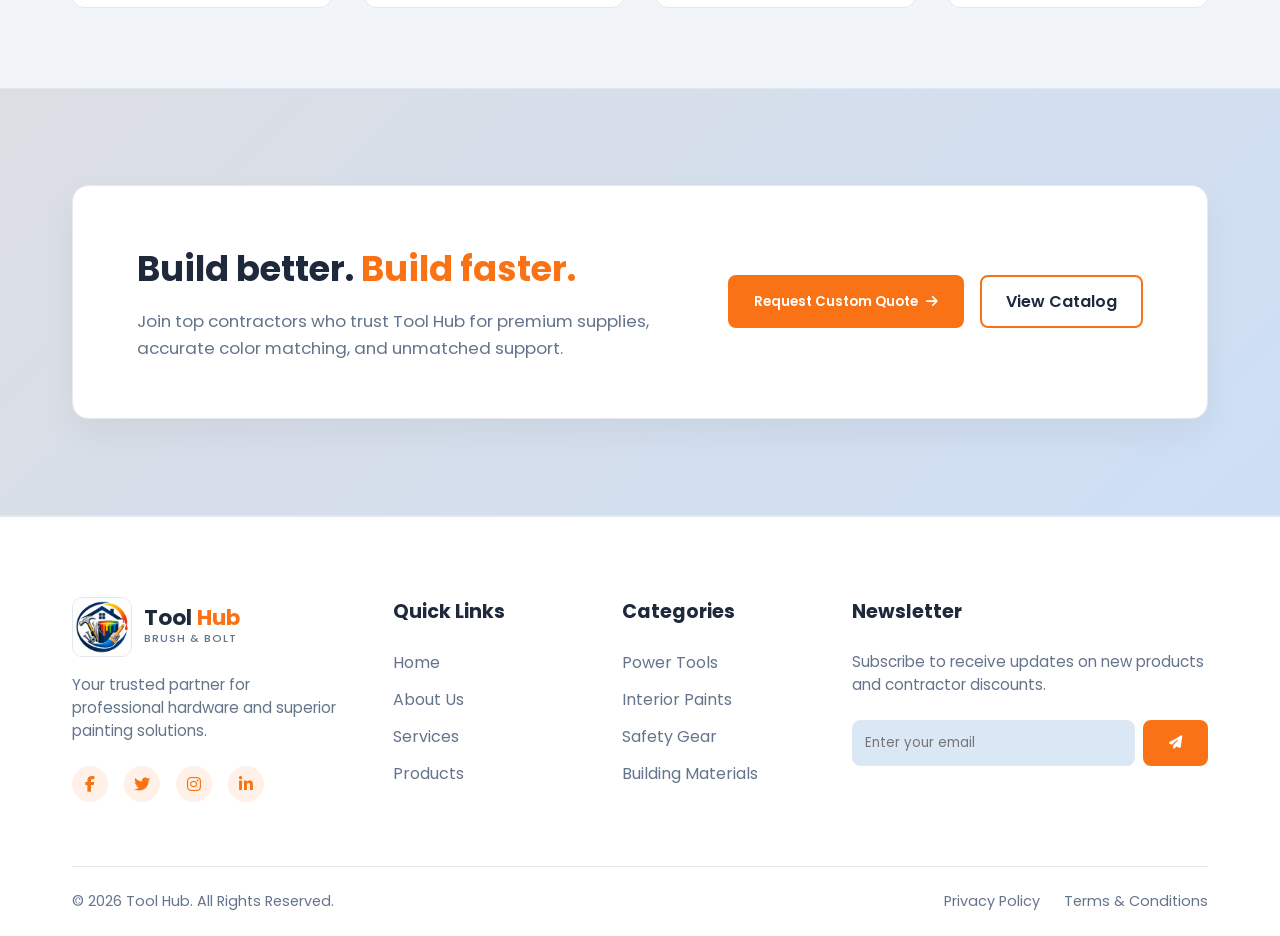
==== commit 645363f1: "Add files via upload" ====
--- a/about.html
+++ b/about.html
@@ -381,33 +381,19 @@
             </div>
         </section>
 
-        <!-- ================= MODERN TREND CTA SECTION ================= -->
-        <section class="modern-cta-container">
-            <div class="container">
-                <div class="modern-cta-wrapper">
-                    <!-- Decorative glow elements -->
-                    <div class="glow-orb orb-1"></div>
-                    <div class="glow-orb orb-2"></div>
-
-                    <div class="modern-cta-content">
-                        <h2>Build better. <br><span class="gradient-text">Build faster.</span></h2>
+        <!-- ================= STANDARD CTA SECTION ================= -->
+        <section class="standard-cta-section">
+            <div class="container">
+                <div class="standard-cta-box">
+                    <div class="standard-cta-text">
+                        <h2>Build better. <span>Build faster.</span></h2>
                         <p>Join top contractors who trust Tool Hub for premium supplies, accurate color matching, and unmatched support.</p>
-                        <div class="modern-cta-actions">
-                            <button class="btn-modern-primary" onclick="document.getElementById('quoteModal').classList.add('active')">
-                                Request Custom Quote <i class="fa-solid fa-arrow-right"></i>
-                            </button>
-                            <a href="/products.html" class="btn-modern-secondary">View Catalog</a>
-                        </div>
-                    </div>
-                    <div class="modern-cta-visual">
-                        <div class="glass-card">
-                            <i class="fa-solid fa-truck-fast"></i>
-                            <div class="fc-text">
-                                <strong>Same-Day Delivery</strong>
-                                <span>For Pro Members</span>
-                            </div>
-                        </div>
-                        <img src="https://images.unsplash.com/photo-1589939705384-5185137a7f0f?q=80&w=2070&auto=format&fit=crop" alt="Construction Tools" class="cta-main-img">
+                    </div>
+                    <div class="standard-cta-buttons">
+                        <button class="btn primary-btn" onclick="document.getElementById('quoteModal').classList.add('active')">
+                            Request Custom Quote <i class="fa-solid fa-arrow-right"></i>
+                        </button>
+                        <a href="/products.html" class="btn secondary-btn">View Catalog</a>
                     </div>
                 </div>
             </div>
@@ -477,7 +463,7 @@
 
     <!-- Custom JS -->
     <script src="about.js">
-        
+       
     </script>
 </body>
 </html>
--- a/about.css
+++ b/about.css
@@ -1,4 +1,4 @@
-:root {
+ :root {
             --bg-color: #dae7f5;
             --bg-secondary: #f1f5f9;
             --card-bg: #ffffff;
@@ -857,171 +857,44 @@
             font-weight: 500;
         }
 
-        /* ================= NEW TREND CTA SECTION (Modern Layout) ================= */
-        .modern-cta-container {
-            padding: 4rem 0 8rem;
-        }
-        
-        .modern-cta-wrapper {
-            position: relative;
-            background: #0f172a; /* Deep dark bg looks premium in both themes */
-            border-radius: 24px;
-            padding: 4rem 5rem;
+        /* ================= STANDARD CTA SECTION (Replaced Modern CTA) ================= */
+        .standard-cta-section {
+            padding: 6rem 0;
+            background: linear-gradient(135deg, rgba(249, 115, 22, 0.08) 0%, rgba(59, 130, 246, 0.08) 100%);
+            border-top: 1px solid var(--border-color);
+            border-bottom: 1px solid var(--border-color);
+        }
+        .standard-cta-box {
+            background: var(--card-bg);
+            border: 1px solid var(--border-color);
+            border-radius: 16px;
+            padding: 3.5rem 4rem;
             display: flex;
             align-items: center;
             justify-content: space-between;
-            overflow: hidden;
-            box-shadow: 0 25px 50px -12px rgba(0, 0, 0, 0.25);
-            border: 1px solid rgba(255, 255, 255, 0.1);
-        }
-
-        /* Decorative Glowing Orbs */
-        .glow-orb {
-            position: absolute;
-            border-radius: 50%;
-            filter: blur(80px);
-            z-index: 0;
-            opacity: 0.6;
-        }
-        .orb-1 {
-            width: 300px;
-            height: 300px;
-            background: var(--primary-color);
-            top: -100px;
-            left: -100px;
-        }
-        .orb-2 {
-            width: 250px;
-            height: 250px;
-            background: var(--secondary-color);
-            bottom: -50px;
-            right: -50px;
-        }
-
-        .modern-cta-content {
-            position: relative;
-            z-index: 2;
-            max-width: 500px;
-        }
-
-        .modern-cta-content h2 {
-            color: #ffffff;
-            font-size: 3rem;
-            font-weight: 800;
-            line-height: 1.2;
-            margin-bottom: 1.2rem;
-        }
-
-        .gradient-text {
-            background: linear-gradient(to right, var(--primary-color), #fcd34d);
-            -webkit-background-clip: text;
-            -webkit-text-fill-color: transparent;
-        }
-
-        .modern-cta-content p {
-            color: #94a3b8;
-            font-size: 1.15rem;
-            margin-bottom: 2.5rem;
+            gap: 3rem;
+            box-shadow: 0 15px 35px rgba(0,0,0,0.05);
+            transition: var(--transition);
+        }
+        .standard-cta-text h2 {
+            font-size: 2.2rem;
+            font-weight: 700;
+            margin-bottom: 0.8rem;
+            color: var(--text-color);
+        }
+        .standard-cta-text h2 span {
+            color: var(--primary-color);
+        }
+        .standard-cta-text p {
+            color: var(--text-muted);
+            font-size: 1.05rem;
+            max-width: 600px;
             line-height: 1.6;
         }
-
-        .modern-cta-actions {
+        .standard-cta-buttons {
             display: flex;
             gap: 1rem;
-        }
-
-        .btn-modern-primary {
-            background: var(--primary-color);
-            color: #fff;
-            padding: 1rem 2rem;
-            border-radius: 50px;
-            font-weight: 600;
-            border: none;
-            display: flex;
-            align-items: center;
-            gap: 10px;
-            cursor: pointer;
-            transition: all 0.3s ease;
-            box-shadow: 0 10px 20px rgba(249, 115, 22, 0.3);
-        }
-        .btn-modern-primary:hover {
-            transform: translateY(-3px);
-            box-shadow: 0 15px 25px rgba(249, 115, 22, 0.4);
-        }
-
-        .btn-modern-secondary {
-            background: rgba(255, 255, 255, 0.1);
-            color: #fff;
-            padding: 1rem 2rem;
-            border-radius: 50px;
-            font-weight: 600;
-            border: 1px solid rgba(255, 255, 255, 0.2);
-            text-decoration: none;
-            transition: all 0.3s ease;
-            backdrop-filter: blur(10px);
-        }
-        .btn-modern-secondary:hover {
-            background: rgba(255, 255, 255, 0.2);
-            border-color: rgba(255, 255, 255, 0.3);
-            transform: translateY(-3px);
-        }
-
-        .modern-cta-visual {
-            position: relative;
-            z-index: 2;
-            width: 400px;
-            height: 300px;
-        }
-
-        .cta-main-img {
-            width: 100%;
-            height: 100%;
-            object-fit: cover;
-            border-radius: 20px;
-            box-shadow: 0 20px 40px rgba(0,0,0,0.4);
-            border: 1px solid rgba(255, 255, 255, 0.1);
-        }
-
-        .glass-card {
-            position: absolute;
-            top: -20px;
-            left: -40px;
-            background: rgba(255, 255, 255, 0.1);
-            backdrop-filter: blur(12px);
-            -webkit-backdrop-filter: blur(12px);
-            border: 1px solid rgba(255, 255, 255, 0.2);
-            padding: 1rem 1.5rem;
-            border-radius: 16px;
-            display: flex;
-            align-items: center;
-            gap: 1rem;
-            box-shadow: 0 15px 30px rgba(0,0,0,0.2);
-            animation: float 4s ease-in-out infinite;
-        }
-
-        .glass-card i {
-            font-size: 1.8rem;
-            color: #fcd34d;
-        }
-
-        .fc-text {
-            display: flex;
-            flex-direction: column;
-            color: #fff;
-        }
-
-        .fc-text strong {
-            font-size: 1rem;
-        }
-        
-        .fc-text span {
-            font-size: 0.8rem;
-            color: #cbd5e1;
-        }
-
-        @keyframes float {
-            0%, 100% { transform: translateY(0); }
-            50% { transform: translateY(-10px); }
+            flex-shrink: 0;
         }
 
         /* ================= FOOTER ================= */
@@ -1162,11 +1035,6 @@
             left: auto;
             right: -10px;
         }
-        
-        [dir="rtl"] .glass-card {
-            left: auto;
-            right: -40px;
-        }
 
         /* ================= RESPONSIVE DESIGN ================= */
         @media (max-width: 1024px) {
@@ -1176,8 +1044,16 @@
             .footer-container {
                 grid-template-columns: repeat(2, 1fr);
             }
-            .modern-cta-wrapper {
-                padding: 3rem;
+            .standard-cta-box {
+                flex-direction: column;
+                text-align: center;
+                padding: 2.5rem;
+            }
+            .standard-cta-text p {
+                max-width: 100%;
+            }
+            .standard-cta-buttons {
+                justify-content: center;
             }
         }
 
@@ -1211,30 +1087,14 @@
                 font-size: 2.3rem;
             }
             
-            /* Responsive Modern CTA */
-            .modern-cta-wrapper {
+            .standard-cta-buttons {
                 flex-direction: column;
-                padding: 3rem 2rem;
-                text-align: center;
-                gap: 3rem;
-            }
-            .modern-cta-content h2 {
-                font-size: 2.2rem;
-            }
-            .modern-cta-actions {
-                justify-content: center;
-                flex-direction: column;
-            }
-            .modern-cta-visual {
                 width: 100%;
-                height: 250px;
-            }
-            .glass-card {
-                left: 10px;
-                top: -15px;
-                padding: 0.8rem 1rem;
-            }
-            
+            }
+            .standard-cta-buttons .btn {
+                width: 100%;
+            }
+
             .footer-container {
                 grid-template-columns: 1fr;
             }
